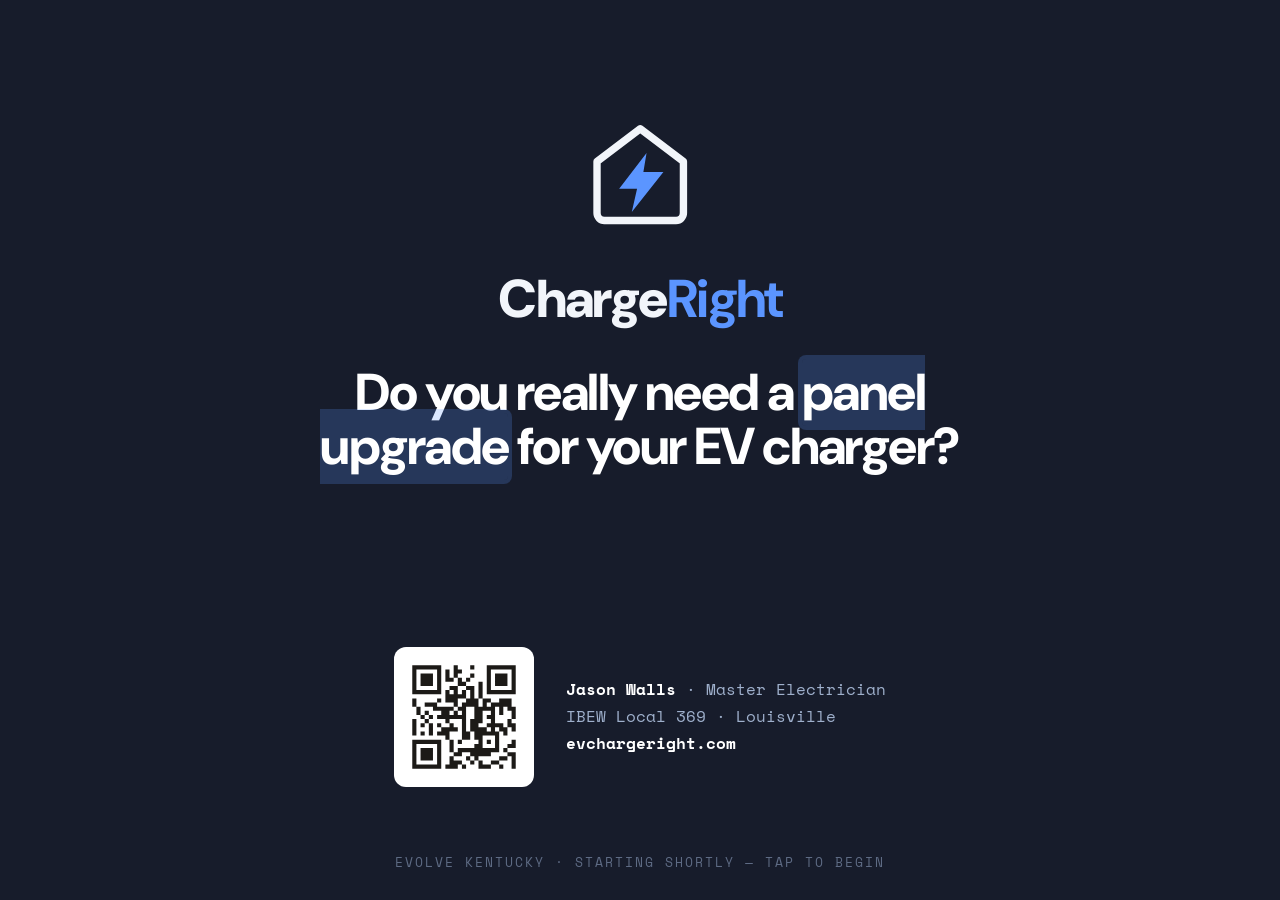
==== index.html @ 80c5b9d5 "Drop the slide 9 video — it becomes the synthesis slide Jason's call: the portrait NotebookLM short " ====
<!doctype html>
<html lang="en">
<head>
<meta charset="utf-8">
<meta name="viewport" content="width=device-width, initial-scale=1">
<title>Do you really need a panel upgrade? · ChargeRight × Evolve KY</title>
<meta name="description" content="Jason Walls — Evolve KY, July 26. Do you really need a panel upgrade for your EV charger? Usually not.">
<meta name="robots" content="noindex">
<link rel="preconnect" href="https://fonts.googleapis.com">
<link rel="preconnect" href="https://fonts.gstatic.com" crossorigin>
<link href="https://fonts.googleapis.com/css2?family=DM+Sans:opsz,wght@9..40,400;9..40,500;9..40,600;9..40,700;9..40,800;9..40,900&family=Space+Mono:wght@400;700&display=swap" rel="stylesheet">
<style>
  :root{
    --paper:#F7F6F1; --card:#FFFFFF; --ink:#171C2B; --soft:#525A6E; --faint:#8A91A2;
    --line:#E7E4DA; --line2:#DBD8CD;
    --blue:#1D5FE0; --blue-ink:#1A52C0; --green:#12986A; --amber:#C77D0A; --red:#D23B2E;
    --blue-wash:rgba(29,95,224,.13); --green-wash:rgba(18,152,106,.16);
    --sans:"DM Sans",system-ui,-apple-system,sans-serif;
    --mono:"Space Mono",ui-monospace,Menlo,monospace;
    --r:14px;
    /* One scaling unit for the whole deck. Sized off whichever screen dimension is
       TIGHTER, so the deck fills a 16:9, 16:10 or 4:3 projector edge to edge without
       ever overflowing. Every former "Nvw" in this sheet is now calc(N*var(--s)). */
    --s:min(1.04vw,1.55vh);
  }
  *{box-sizing:border-box}
  html,body{margin:0;height:100%}
  body{background:var(--paper);color:var(--ink);font-family:var(--sans);overflow:hidden;
    display:flex;align-items:center;justify-content:center;-webkit-font-smoothing:antialiased;
    background-image:radial-gradient(var(--line) .9px, transparent .9px);background-size:26px 26px}
  #bar{position:fixed;top:0;left:0;height:3px;background:var(--blue);width:0;transition:width .3s cubic-bezier(.4,0,.2,1);z-index:9}
  /* FULL BLEED — fills the projector, whatever its aspect ratio. No card, no letterbox. */
  .stage{position:relative;z-index:2;width:100vw;height:100vh;background:var(--card);
    background-image:radial-gradient(var(--line) .9px,transparent .9px);background-size:26px 26px;
    overflow:hidden}
  /* top padding clears the absolutely-positioned .brand so dense slides can't collide with it;
     bottom padding reserves the cue band + beat dots so revealing a beat never reflows the slide */
  .slide{position:absolute;inset:0;display:none;flex-direction:column;justify-content:center;
    padding:clamp(60px,9.6vh,112px) clamp(38px,calc(5.2*var(--s)),96px) clamp(112px,19vh,200px)}
  .slide.active{display:flex}
  .slide.active > *:not([data-r]):not(.cue):not(.dots){animation:rise .5s cubic-bezier(.2,.7,.2,1) both}
  .slide.active > *:nth-child(2){animation-delay:.05s}
  .slide.active > *:nth-child(3){animation-delay:.1s}
  .slide.active > *:nth-child(4){animation-delay:.15s}
  @keyframes rise{from{opacity:0;transform:translateY(12px)}to{opacity:1;transform:none}}
  /* logo (top rule) */
  .brand{display:flex;align-items:center;gap:10px;position:absolute;top:clamp(26px,calc(4*var(--s)),40px);left:clamp(32px,calc(5.2*var(--s)),72px)}
  .brand .mark{width:26px;height:26px;color:var(--ink)}
  .brand .mark .bolt{fill:var(--blue)}
  .brand .wm{font-weight:800;font-size:17px;letter-spacing:-.02em}
  .brand .wm b{color:var(--blue)}
  .kicker{font-family:var(--mono);font-size:clamp(10px,calc(1.2*var(--s)),18px);letter-spacing:.2em;text-transform:uppercase;color:var(--blue);margin:0 0 clamp(14px,calc(2.2*var(--s)),20px);display:inline-flex;align-items:center;gap:10px}
  .kicker::before{content:"";width:22px;height:2px;background:var(--blue)}
  h1{font-weight:900;line-height:1.0;letter-spacing:-.035em;margin:0;font-size:clamp(34px,calc(6.4*var(--s)),104px);max-width:15ch}
  h2{font-weight:800;line-height:1.05;letter-spacing:-.03em;margin:0;font-size:clamp(28px,calc(4.8*var(--s)),74px);max-width:17ch}
  .body{margin:clamp(16px,calc(2.3*var(--s)),24px) 0 0;font-size:clamp(17px,calc(2.2*var(--s)),34px);line-height:1.45;color:var(--soft);max-width:32ch}
  .body b{color:var(--ink);font-weight:700}
  /* highlighter — human, editorial emphasis (not gradient) */
  .hl{background:linear-gradient(120deg,var(--blue-wash),var(--blue-wash));box-shadow:0 0 0 3px var(--blue-wash);border-radius:3px;padding:0 .05em}
  .hl-g{background:var(--green-wash);box-shadow:0 0 0 3px var(--green-wash);border-radius:3px;padding:0 .05em}
  .u{background:linear-gradient(var(--blue),var(--blue)) bottom/100% .12em no-repeat;padding-bottom:.02em}
  .byline{margin-top:clamp(22px,calc(4*var(--s)),38px);font-family:var(--mono);font-size:clamp(12px,calc(1.5*var(--s)),22px);color:var(--soft)}
  .link{color:var(--blue);font-weight:700}
  .big{font-weight:900;letter-spacing:-.045em;line-height:.86;font-size:clamp(50px,calc(10.4*var(--s)),178px);color:var(--ink);margin:clamp(4px,calc(1*var(--s)),10px) 0}
  .caplabel{font-family:var(--mono);font-size:clamp(11px,calc(1.4*var(--s)),21px);letter-spacing:.02em;color:var(--faint);text-transform:uppercase}
  .foot{position:absolute;left:clamp(32px,calc(5.2*var(--s)),72px);bottom:clamp(24px,calc(3*var(--s)),30px);font-family:var(--mono);font-size:11px;color:var(--faint);letter-spacing:.05em}
  .count{position:absolute;right:clamp(32px,calc(5.2*var(--s)),72px);bottom:clamp(24px,calc(3*var(--s)),30px);font-family:var(--mono);font-size:12px;color:var(--soft)}
  .count b{color:var(--blue)}
  /* rehearsal timer — off by default, toggle with T */
  #timer{position:fixed;top:12px;right:14px;z-index:11;display:none;gap:12px;align-items:baseline;
    font-family:var(--mono);background:var(--card);border:1px solid var(--line2);border-radius:10px;
    padding:8px 13px;box-shadow:0 10px 26px -18px rgba(23,28,43,.7)}
  #timer.show{display:flex}
  #timer .tt{font-weight:700;color:var(--ink);font-size:14px}
  #timer .ts{font-size:11.5px;color:var(--soft)}
  #timer .ts.near{color:var(--amber);font-weight:700}
  #timer .ts.over{color:var(--red);font-weight:700}
  .nav{position:fixed;bottom:14px;left:50%;transform:translateX(-50%);display:flex;gap:8px;z-index:9}
  .nav button{font-family:var(--mono);font-size:15px;border:1px solid var(--line2);background:var(--card);color:var(--soft);width:42px;height:32px;border-radius:8px;cursor:pointer}
  .nav button:hover{border-color:var(--blue);color:var(--blue)}
  #notes{position:fixed;left:0;right:0;bottom:0;max-height:44vh;overflow:auto;z-index:10;background:var(--ink);color:#EBEEF5;
    border-top:3px solid var(--blue);padding:20px clamp(24px,calc(6*var(--s)),80px);font-size:15px;line-height:1.55;transform:translateY(101%);transition:transform .26s cubic-bezier(.4,0,.2,1)}
  #notes.show{transform:none}
  #notes .nlabel{font-family:var(--mono);font-size:11px;letter-spacing:.16em;text-transform:uppercase;color:#6ea0ff;margin-bottom:6px}
  /* title */
  .logo-lg{display:flex;align-items:center;gap:14px;margin-bottom:clamp(18px,calc(3*var(--s)),28px)}
  .logo-lg .mark{width:clamp(44px,calc(6*var(--s)),64px);height:clamp(44px,calc(6*var(--s)),64px);color:var(--ink)}
  .logo-lg .mark .bolt{fill:var(--blue)}
  .logo-lg .wm{font-size:clamp(24px,calc(3.6*var(--s)),36px);font-weight:900;letter-spacing:-.03em}
  .logo-lg .wm b{color:var(--blue)}
  /* houses (social proof) */
  .houses{display:flex;gap:clamp(6px,calc(1.4*var(--s)),16px);margin:clamp(12px,calc(2*var(--s)),20px) 0 clamp(6px,calc(1*var(--s)),12px);align-items:flex-end}
  .houses svg{width:clamp(40px,calc(7*var(--s)),124px);height:auto}
  .h-ok{color:var(--green)} .h-no{color:var(--red);opacity:.9}
  .houses .tag{font-family:var(--mono);font-size:clamp(12px,calc(1.3*var(--s)),19px);color:var(--faint);align-self:center;margin-left:6px}
  /* product steps */
  .steps{display:grid;grid-template-columns:1fr auto 1fr auto 1fr;align-items:stretch;gap:clamp(8px,calc(1.4*var(--s)),14px);margin-top:clamp(18px,calc(3*var(--s)),28px)}
  .step{background:var(--paper);border:1px solid var(--line);border-radius:var(--r);padding:clamp(13px,calc(1.9*var(--s)),26px);text-align:center}
  .step .si{width:clamp(28px,calc(3.6*var(--s)),40px);height:clamp(28px,calc(3.6*var(--s)),40px);margin:0 auto 12px;color:var(--blue)}
  .step h4{margin:0 0 6px;font-size:clamp(15px,calc(1.8*var(--s)),29px);font-weight:800}
  .step p{margin:0;font-size:clamp(12px,calc(1.5*var(--s)),22px);color:var(--soft);line-height:1.35}
  .arrow{align-self:center;color:var(--line2);font-size:22px;font-family:var(--mono)}
  /* quote */
  .quote{margin:clamp(16px,calc(2.6*var(--s)),26px) 0 0;font-weight:800;line-height:1.24;letter-spacing:-.02em;font-size:clamp(23px,calc(3.5*var(--s)),58px);max-width:22ch;position:relative;padding-left:clamp(16px,calc(2*var(--s)),22px)}
  .quote::before{content:"";position:absolute;left:0;top:5px;bottom:5px;width:5px;border-radius:3px;background:var(--blue)}
  /* close + qr */
  .close{display:grid;grid-template-columns:1fr auto;gap:clamp(24px,calc(4*var(--s)),56px);align-items:center}
  .qrbox{background:#fff;padding:14px;border:1px solid var(--line);border-radius:14px;box-shadow:0 20px 40px -24px rgba(23,28,43,.4)}
  .qrbox img{width:clamp(130px,calc(19*var(--s)),240px);height:auto;display:block}
  .qrcap{font-family:var(--mono);font-size:clamp(12px,calc(1.3*var(--s)),18px);color:var(--soft);text-align:center;margin-top:10px;max-width:22ch}
  /* ===== CALCULATOR — "how full is your panel" ===== */
  .calc{display:grid;grid-template-columns:.9fr 1.1fr;gap:clamp(16px,calc(2.6*var(--s)),30px);align-items:stretch;margin-top:6px}
  .calc h2{font-size:clamp(21px,calc(2.9*var(--s)),30px);margin-bottom:12px}
  .fields{display:grid;grid-template-columns:1fr 1fr;gap:10px 14px}
  .fld{display:flex;flex-direction:column;gap:4px}
  .fld label{font-family:var(--mono);font-size:clamp(10px,calc(1.1*var(--s)),16px);letter-spacing:.06em;text-transform:uppercase;color:var(--faint)}
  .fld input,.fld select{font-family:var(--sans);font-size:clamp(16px,calc(1.75*var(--s)),26px);font-weight:700;color:var(--ink);background:var(--paper);border:1px solid var(--line2);border-radius:9px;padding:9px 10px;width:100%;outline:none}
  .fld input:focus,.fld select:focus{border-color:var(--blue);box-shadow:0 0 0 3px var(--blue-wash)}
  .toggles{grid-column:1/3;display:flex;flex-wrap:wrap;gap:7px}
  .tog{display:inline-flex;align-items:center;gap:7px;font-size:13px;font-weight:700;color:var(--ink);background:var(--paper);border:1px solid var(--line2);border-radius:20px;padding:6px 12px;cursor:pointer}
  .tog input{accent-color:var(--blue);width:15px;height:15px}
  .tog:has(input:checked){border-color:var(--blue);background:var(--blue-wash)}
  /* ===== teaching slides: code quotes, method cards, charger sizer ===== */
  .codeq{background:var(--paper);border-left:5px solid var(--blue);border-radius:0 10px 10px 0;
    padding:clamp(13px,calc(1.9*var(--s)),20px) clamp(15px,calc(2.2*var(--s)),24px);margin:clamp(12px,calc(1.8*var(--s)),18px) 0 0}
  .codeq q{font-family:var(--mono);font-size:clamp(12.5px,calc(1.55*var(--s)),27px);line-height:1.55;color:var(--ink);display:block;quotes:none}
  .codeq .src{font-family:var(--mono);font-size:clamp(10px,calc(1.1*var(--s)),16px);letter-spacing:.08em;text-transform:uppercase;color:var(--faint);margin-top:9px;display:block}
  .mgrid{display:grid;grid-template-columns:repeat(4,1fr);gap:clamp(7px,calc(1.1*var(--s)),12px);margin-top:clamp(12px,calc(2*var(--s)),20px)}
  .mcard{background:var(--paper);border:1px solid var(--line);border-radius:11px;padding:clamp(11px,calc(1.5*var(--s)),16px);position:relative}
  .mcard.on{border-color:var(--green);border-width:2px;background:rgba(18,152,106,.07)}
  .mcard .mno{font-family:var(--mono);font-size:clamp(9.5px,calc(1.05*var(--s)),15px);letter-spacing:.1em;color:var(--faint);text-transform:uppercase}
  .mcard h4{margin:5px 0 5px;font-size:clamp(13px,calc(1.6*var(--s)),27px);font-weight:800;line-height:1.15}
  .mcard.on h4{color:var(--green)}
  .mcard p{margin:0;font-size:clamp(11px,calc(1.32*var(--s)),21px);color:var(--soft);line-height:1.35}
  .mcard .tag{position:absolute;top:-9px;right:9px;background:var(--green);color:#fff;font-family:var(--mono);
    font-size:9px;letter-spacing:.07em;padding:2px 7px;border-radius:20px;text-transform:uppercase}
  /* charger sizer */
  .szr{display:grid;grid-template-columns:.85fr 1.15fr;gap:clamp(15px,calc(2.4*var(--s)),28px);margin-top:clamp(8px,calc(1.4*var(--s)),14px)}
  .chain{display:flex;flex-direction:column;gap:clamp(5px,.calc(8*var(--s)),9px)}
  .ch{display:grid;grid-template-columns:1fr auto;align-items:baseline;gap:10px;padding:clamp(6px,calc(.85*var(--s)),13px) clamp(11px,calc(1.5*var(--s)),18px);
    background:var(--paper);border:1px solid var(--line);border-radius:9px}
  .ch .cl{font-family:var(--mono);font-size:clamp(10px,calc(1.2*var(--s)),19px);color:var(--soft);line-height:1.3}
  .ch .cv{font-weight:800;font-size:clamp(15px,calc(1.9*var(--s)),33px);letter-spacing:-.02em;white-space:nowrap}
  .ch.final{background:rgba(18,152,106,.10);border-color:rgba(18,152,106,.45)}
  .ch.final .cv{color:var(--green);font-size:clamp(19px,calc(2.6*var(--s)),45px)}
  .ch.nec{border-left:4px solid var(--blue)}
  .szrnote{font-family:var(--mono);font-size:clamp(10.5px,calc(1.15*var(--s)),17px);color:var(--faint);line-height:1.5;margin-top:9px}
  /* ===== video insert slides (NotebookLM clips) ===== */
  /* Portrait clip (NotebookLM Shorts are 9:16) beside the beats, so the 16:9
     frame is filled instead of letterboxing a skinny strip into black bars. */
  .vidwrap{display:grid;grid-template-columns:auto 1fr;gap:clamp(16px,calc(2.8*var(--s)),36px);
    align-items:center;margin-top:clamp(8px,calc(1.4*var(--s)),16px)}
  .vid{display:block;height:clamp(230px,47vh,430px);width:auto;max-width:calc(40*var(--s));
    border-radius:12px;border:1px solid var(--line2);background:#0B0F18;
    box-shadow:0 22px 44px -30px rgba(23,28,43,.8)}
  /* Full-bleed variant — for a 16:9 clip that already CARRIES its own explainer rail
     (the panel-check walkthrough). Beside the beats it would render ~760px wide and
     the app UI inside it becomes unreadable from the back of a room; full width it
     reads fine. The beats still exist, hidden, and .vidwrap.fb.failed reveals them —
     the deck must never dead-end on a clip that won't play. */
  .vidwrap.fb{grid-template-columns:1fr;position:relative}
  .vidwrap.fb .vid{display:block;width:100%;height:auto;max-width:100%;max-height:74vh;margin:0 auto}
  /* Beat 2 lays the recap card OVER the finished clip, so the video keeps full width
     for the whole play instead of surrendering a column to a card that is empty until
     the last tap. Centred with left/right, never transform: the beat engine animates
     transform itself ([data-b] -> .lit) and would cancel a translateX. */
  .vidwrap.fb .vidfall{position:absolute;left:4%;right:4%;bottom:3%;width:auto;
    background:rgba(255,255,255,.97);border-color:var(--line2);
    box-shadow:0 30px 60px -26px rgba(23,28,43,.75)}
  /* If the clip dies, the beats stop being a recap and become the slide — visible
     immediately, not gated behind a tap. */
  .vidwrap.fb.failed .vidfall{position:static;background:var(--paper);box-shadow:none;
    opacity:1;transform:none}
  .vidfall{background:var(--paper);border:1px solid var(--line);border-radius:12px;padding:clamp(14px,calc(2*var(--s)),22px)}
  .vf-h{font-family:var(--mono);font-size:10.5px;letter-spacing:.14em;text-transform:uppercase;color:var(--amber);margin-bottom:9px}
  .vidbeats{margin:0;padding-left:19px;font-size:clamp(14px,calc(1.8*var(--s)),31px);line-height:1.45;color:var(--soft)}
  .vidbeats li{margin-bottom:clamp(7px,calc(1.1*var(--s)),12px)}
  .vidbeats li b{color:var(--ink);font-weight:700}
  .vidskip{font-family:var(--mono);font-size:10px;color:var(--faint);letter-spacing:.05em;margin-top:10px}
  @media (max-width:860px){ .vidwrap{grid-template-columns:1fr} .vid{max-width:100%;margin:0 auto} }
  /* ===== "this panel is full / it's barely working" ===== */
  .pnl{display:grid;grid-template-columns:auto 1fr;gap:clamp(18px,calc(3*var(--s)),38px);align-items:center;margin-top:clamp(10px,calc(1.6*var(--s)),18px)}
  .pbox{background:#EFEDE6;border:2px solid var(--line2);border-radius:10px;padding:10px 9px 8px;width:clamp(150px,calc(19*var(--s)),300px)}
  .pbox-h{font-family:var(--mono);font-size:clamp(9px,calc(1*var(--s)),14px);letter-spacing:.1em;color:var(--soft);text-align:center;margin-bottom:7px}
  .pgrid{display:grid;grid-template-columns:1fr 1fr;gap:3px 5px}
  .brk{display:block;background:var(--card);border:1px solid var(--line2);border-radius:2px;
    font-family:var(--mono);font-size:clamp(8.5px,calc(.95*var(--s)),14px);font-weight:700;color:var(--soft);text-align:center;padding:2.5px 0}
  .pbox-f{font-family:var(--mono);font-size:clamp(9px,calc(1*var(--s)),14px);color:var(--red);text-align:center;margin-top:7px;font-weight:700}
  .pbars{display:flex;flex-direction:column;gap:clamp(7px,calc(1.1*var(--s)),11px)}
  .pb{display:grid;grid-template-columns:clamp(96px,calc(13*var(--s)),150px) 1fr auto;gap:10px;align-items:center}
  .pb-l{font-family:var(--mono);font-size:clamp(9.5px,calc(1.15*var(--s)),19px);color:var(--soft);line-height:1.25}
  .pb-t{position:relative;height:clamp(17px,calc(2.3*var(--s)),40px);background:#EEEBE2;border:1px solid var(--line2);border-radius:5px;overflow:hidden}
  .pb-f{position:absolute;left:0;top:0;bottom:0;border-radius:4px}
  .pb-v{font-family:var(--mono);font-size:clamp(11px,calc(1.4*var(--s)),25px);font-weight:700;min-width:52px;text-align:right}
  .pb-lim{position:absolute;top:-5px;bottom:-5px;width:2px;background:var(--ink);z-index:2}
  .pb-limcap{font-family:var(--mono);font-size:clamp(9px,calc(1*var(--s)),15px);color:var(--soft);position:absolute;top:-15px;transform:translateX(-50%);white-space:nowrap}
  .limrow{position:relative;height:14px}
  .miles{font-family:var(--mono);font-size:clamp(15px,calc(1.6*var(--s)),24px);font-weight:700;color:var(--green);padding-top:9px}
  .cite{grid-column:1/3;font-family:var(--mono);font-size:clamp(10.5px,calc(1.15*var(--s)),17px);color:var(--faint);line-height:1.5}
  .out{background:var(--paper);border:1px solid var(--line);border-radius:var(--r);padding:clamp(16px,calc(2.2*var(--s)),24px);display:flex;flex-direction:column;gap:12px}
  .rowtop{display:flex;align-items:baseline;gap:10px}
  .rowtop .amps{font-weight:900;font-size:clamp(42px,calc(6.6*var(--s)),96px);letter-spacing:-.04em;line-height:.85;color:var(--ink)}
  .rowtop .of{font-family:var(--mono);font-size:clamp(13px,calc(1.4*var(--s)),21px);color:var(--soft)}
  .rowtop .util{margin-left:auto;font-family:var(--mono);font-size:clamp(13px,calc(1.4*var(--s)),21px);color:var(--soft)}
  .meter{position:relative;height:clamp(40px,calc(4.6*var(--s)),64px);border-radius:9px;overflow:hidden;background:#EEEBE2;border:1px solid var(--line2)}
  .zones{position:absolute;inset:0;display:flex}
  .z-g{background:rgba(18,152,106,.16)} .z-a{background:rgba(199,125,10,.18)} .z-r{background:rgba(210,59,46,.18)}
  .fill{position:absolute;top:6px;bottom:6px;left:6px;display:flex;border-radius:6px;overflow:hidden;transition:width .5s cubic-bezier(.3,.7,.2,1);max-width:calc(100% - 12px)}
  .f-exist{background:var(--blue)} .f-ev{background:var(--green)}
  .limit{position:absolute;top:-4px;bottom:-4px;width:3px;background:var(--ink);transition:left .5s}
  .limit::after{content:"your limit";position:absolute;top:-16px;left:50%;transform:translateX(-50%);font-family:var(--mono);font-size:9px;color:var(--soft);white-space:nowrap}
  .legend{display:flex;gap:16px;font-family:var(--mono);font-size:clamp(11.5px,calc(1.25*var(--s)),18px);color:var(--soft);flex-wrap:wrap}
  .legend i{display:inline-block;width:11px;height:11px;border-radius:3px;margin-right:5px;vertical-align:-1px}
  .verdict{border-radius:11px;padding:13px 15px;font-weight:800;font-size:clamp(16px,calc(1.9*var(--s)),33px);line-height:1.2;border:1px solid}
  .verdict small{display:block;font-family:var(--mono);font-weight:400;font-size:clamp(12px,calc(1.3*var(--s)),19px);margin-top:6px;opacity:.95;letter-spacing:.01em}
  .v-comfortable{background:rgba(18,152,106,.10);color:var(--green);border-color:rgba(18,152,106,.4)}
  .v-tight{background:rgba(199,125,10,.10);color:var(--amber);border-color:rgba(199,125,10,.4)}
  .v-exceeds{background:rgba(210,59,46,.09);color:var(--red);border-color:rgba(210,59,46,.4)}
  /* ===== BEATS — one spacebar tap reveals one piece =====
     Hidden beats keep their space in the layout (opacity, not display), so nothing
     on screen jumps or reflows as pieces land. Anything without data-b is always up. */
  [data-b]{opacity:0;transform:translateY(13px);
    transition:opacity .4s cubic-bezier(.2,.7,.2,1),transform .4s cubic-bezier(.2,.7,.2,1)}
  [data-b].lit{opacity:1;transform:none}
  /* the cue line — the sentence Jason reads, and the room reads with him */
  /* Cue and beat dots share one flex band, so the sentence and the step counter can
     never collide no matter how long either gets or how narrow the screen is. */
  .cband{position:absolute;left:0;right:0;bottom:clamp(44px,8vh,96px);
    padding:0 clamp(38px,calc(5.2*var(--s)),96px);display:flex;align-items:flex-end;
    gap:clamp(16px,calc(2.4*var(--s)),44px);pointer-events:none}
  .cue{flex:1 1 auto;min-width:0}
  .cue p{margin:0;max-width:46ch;font-weight:700;line-height:1.26;letter-spacing:-.015em;
    font-size:clamp(19px,calc(2.45*var(--s)),40px);color:var(--ink);
    border-left:5px solid var(--blue);padding-left:clamp(14px,calc(1.8*var(--s)),24px);
    animation:cuein .36s cubic-bezier(.2,.7,.2,1) both}
  .cue p b{color:var(--blue-ink)}
  .cue p .qt{color:var(--soft);font-weight:600}
  @keyframes cuein{from{opacity:0;transform:translateY(9px)}to{opacity:1;transform:none}}
  /* beat dots — how many taps are left on this slide */
  .dots{flex:0 0 auto;display:flex;align-items:center;gap:6px;padding-bottom:.3em;white-space:nowrap}
  .dots i{width:clamp(14px,calc(1.7*var(--s)),26px);height:5px;border-radius:3px;
    background:var(--line2);transition:background .3s}
  .dots i.on{background:var(--blue)}
  .dots .dl{font-family:var(--mono);font-size:clamp(9.5px,calc(1.05*var(--s)),12.5px);
    letter-spacing:.09em;text-transform:uppercase;color:var(--faint);margin-left:9px}
  .dots .dl.last{color:var(--blue);font-weight:700}
  /* revealed checklist / point stack (the text-only teaching slides) */
  /* Flows into two columns as soon as there's width for it — a five-point checklist
     is far too tall for a projector in one column. */
  .bitlist{list-style:none;margin:clamp(16px,calc(2.4*var(--s)),34px) 0 0;padding:0;display:grid;
    grid-template-columns:repeat(auto-fit,minmax(min(100%,27ch),1fr));
    gap:clamp(9px,calc(1.2*var(--s)),16px) clamp(20px,calc(3*var(--s)),52px);max-width:64ch}
  .bitlist li{position:relative;padding-left:clamp(26px,calc(3*var(--s)),46px);
    font-size:clamp(17px,calc(2.05*var(--s)),30px);font-weight:700;line-height:1.24;
    letter-spacing:-.015em;color:var(--ink)}
  .bitlist li::before{content:"";position:absolute;left:0;top:.36em;
    width:clamp(13px,calc(1.45*var(--s)),22px);height:clamp(13px,calc(1.45*var(--s)),22px);
    border-radius:50%;background:var(--blue-wash);box-shadow:inset 0 0 0 3px var(--blue)}
  .bitlist li b{color:var(--blue-ink)}
  .bitlist li i{display:block;font-style:normal;font-weight:500;font-size:.62em;
    color:var(--soft);margin-top:.28em;line-height:1.35}
  /* speaker notes, built from the beats so they can't drift from the screen */
  #notes .nbeat{display:grid;grid-template-columns:auto 1fr;gap:3px 12px;padding:9px 10px 9px 0;
    border-top:1px solid rgba(235,238,245,.1)}
  #notes .nbeat:first-child{border-top:none}
  #notes .nbeat.now{background:rgba(110,160,255,.13);border-radius:7px;padding-left:10px}
  #notes .nbeat .nb{grid-row:1/3;font-family:var(--mono);font-size:11px;color:#6ea0ff;
    padding-top:3px;min-width:16px}
  #notes .nbeat b{font-weight:700;color:#fff}
  #notes .nbeat i{font-style:normal;color:#AEBACF;font-size:13.5px;line-height:1.5}
  #notes .nextra{margin-top:13px;padding-top:11px;border-top:2px solid rgba(110,160,255,.42);
    color:#AEBACF;font-size:13.5px}
  /* ===== PRE-SHOW LOOP — runs while the room fills in ===== */
  #pre{position:fixed;inset:0;z-index:20;display:none;background:var(--ink);color:#F2F5FA;
    flex-direction:column;align-items:center;justify-content:center;text-align:center;
    padding:clamp(28px,calc(4*var(--s)),70px);overflow:hidden;cursor:pointer}
  #pre.show{display:flex}
  #pre::after{content:"";position:absolute;left:0;bottom:0;height:4px;background:var(--blue);
    animation:sweep 9s cubic-bezier(.5,0,.5,1) infinite}
  @keyframes sweep{0%{width:0;opacity:.35}70%{width:100%;opacity:1}100%{width:100%;opacity:0}}
  #pre .pmark{width:clamp(72px,calc(9.5*var(--s)),150px);height:auto;color:#F2F5FA;
    animation:breathe 3.6s ease-in-out infinite}
  #pre .pmark .bolt{fill:#5B95FF;animation:zap 3.6s ease-in-out infinite}
  @keyframes breathe{0%,100%{transform:translateY(0)}50%{transform:translateY(-9px)}}
  @keyframes zap{0%,100%{opacity:.55}50%{opacity:1}}
  #pre .pwm{font-size:clamp(26px,calc(4*var(--s)),58px);font-weight:900;letter-spacing:-.03em;
    margin-top:clamp(12px,calc(1.8*var(--s)),24px)}
  #pre .pwm b{color:#5B95FF}
  #pre h2{color:#fff;max-width:26ch;margin:clamp(16px,calc(2.4*var(--s)),34px) auto 0;
    font-size:clamp(24px,calc(3.9*var(--s)),64px);text-wrap:balance}
  #pre .phl{background:rgba(91,149,255,.22);box-shadow:0 0 0 4px rgba(91,149,255,.22);border-radius:4px}
  #pre .tick{position:relative;height:clamp(58px,calc(7.4*var(--s)),110px);width:min(90vw,42ch);
    margin:clamp(18px,calc(2.6*var(--s)),34px) auto 0}
  #pre .tick span{position:absolute;inset:0;display:flex;align-items:center;justify-content:center;
    font-size:clamp(16px,calc(2.15*var(--s)),33px);font-weight:700;line-height:1.3;color:#C9D4E8;
    opacity:0;animation:tick 20s cubic-bezier(.2,.7,.2,1) infinite}
  #pre .tick span .tl{display:block;text-align:center;font-style:normal}
  #pre .tick span em{color:#fff;font-style:normal}
  #pre .tick span:nth-child(1){animation-delay:0s}
  #pre .tick span:nth-child(2){animation-delay:5s}
  #pre .tick span:nth-child(3){animation-delay:10s}
  #pre .tick span:nth-child(4){animation-delay:15s}
  @keyframes tick{0%{opacity:0;transform:translateY(12px)}
    3%{opacity:1;transform:none}22%{opacity:1;transform:none}25%{opacity:0;transform:translateY(-10px)}
    100%{opacity:0;transform:translateY(-10px)}}
  #pre .pfoot{margin-top:clamp(20px,calc(3*var(--s)),40px);display:flex;align-items:center;
    gap:clamp(16px,calc(2.4*var(--s)),34px);flex-wrap:wrap;justify-content:center}
  #pre .pqr{background:#fff;padding:10px;border-radius:12px}
  #pre .pqr img{display:block;width:clamp(74px,calc(9*var(--s)),128px);height:auto}
  #pre .pmeta{font-family:var(--mono);font-size:clamp(11px,calc(1.35*var(--s)),16px);
    line-height:1.7;color:#9FB0CC;text-align:left}
  #pre .pmeta b{color:#fff}
  #pre .ptap{position:absolute;bottom:clamp(16px,calc(2.2*var(--s)),28px);left:0;right:0;
    font-family:var(--mono);font-size:clamp(9.5px,calc(1.05*var(--s)),12.5px);letter-spacing:.16em;
    text-transform:uppercase;color:#5E6B84}
  @media (max-width:860px){ .calc,.close{grid-template-columns:1fr} .steps{grid-template-columns:1fr} .arrow{transform:rotate(90deg)} }
</style>
</head>
<body>
<div id="bar"></div>
<div id="stage" class="stage"></div>
<!-- Pre-show loop: what's on the screen while the room fills in. Pure CSS animation on a
     20-second cycle, so it runs forever with no video file, no codec and no wifi. Tap to start. -->
<div id="pre" class="show"></div>
<div class="nav"><button id="prev">&lsaquo;</button><button id="next">&rsaquo;</button></div>
<div id="notes"><div class="nlabel">Speaker note</div><div id="ntext"></div></div>
<div id="timer"><span class="tt" id="t_total">0:00</span><span class="ts" id="t_slide"></span></div>
<script>
const MARK=`<svg class="mark" viewBox="0 0 120 120" fill="none"><path d="M60 15 L101 46 V95 a7 7 0 0 1-7 7 H26 a7 7 0 0 1-7-7 V46 Z" stroke="currentColor" stroke-width="7" stroke-linejoin="round"/><path class="bolt" d="M66 38 L40 72 H57 L52 94 L82 56 H63 Z"/></svg>`;
const WORD=`<span class="wm">Charge<b>Right</b></span>`;
const IC={
  camera:`<svg class="si" viewBox="0 0 24 24" fill="none" stroke="currentColor" stroke-width="2" stroke-linejoin="round"><path d="M3 8a2 2 0 0 1 2-2h2l1.5-2h7L17 6h2a2 2 0 0 1 2 2v9a2 2 0 0 1-2 2H5a2 2 0 0 1-2-2z"/><circle cx="12" cy="12.5" r="3.5"/></svg>`,
  calc:`<svg class="si" viewBox="0 0 24 24" fill="none" stroke="currentColor" stroke-width="2" stroke-linejoin="round"><rect x="4" y="2" width="16" height="20" rx="2"/><path d="M8 6h8M8 10h2m3 0h3M8 14h2m3 0h3M8 18h2m3 0h3"/></svg>`,
  check:`<svg class="si" viewBox="0 0 24 24" fill="none" stroke="currentColor" stroke-width="2" stroke-linejoin="round" stroke-linecap="round"><circle cx="12" cy="12" r="9"/><path d="M8 12.5l2.5 2.5L16 9"/></svg>`
};
const HOUSE=c=>`<svg class="${c}" viewBox="0 0 120 120" fill="none"><path d="M60 15 L101 46 V95 a7 7 0 0 1-7 7 H26 a7 7 0 0 1-7-7 V46 Z" stroke="currentColor" stroke-width="7" stroke-linejoin="round"/><path d="M66 40 L42 70 H57 L52 90 L80 58 H62 Z" fill="currentColor"/></svg>`;

/* ---- PRE-SHOW LOOP ----
   On screen while people find seats. Four lines cycle on a 20 s loop; the QR is up the
   whole time so anyone can scan before he says a word. No mp4 — CSS only, so it can't
   fail to decode and it needs no network. Tap / space / arrow starts the talk. ---- */
const PRE=`<svg class="pmark" viewBox="0 0 120 120" fill="none"><path d="M60 15 L101 46 V95 a7 7 0 0 1-7 7 H26 a7 7 0 0 1-7-7 V46 Z" stroke="currentColor" stroke-width="7" stroke-linejoin="round"/><path class="bolt" d="M66 38 L40 72 H57 L52 94 L82 56 H63 Z"/></svg>
  <div class="pwm">Charge<b>Right</b></div>
  <h2>Do you really need a <span class="phl">panel upgrade</span> for your EV charger?</h2>
  <div class="tick">
    <span><i class="tl"><em>410 amps</em> of breakers on a 200 amp service &mdash; and nothing ever trips.</i></span>
    <span><i class="tl">Four legal ways to run the math. <em>Only one</em> was written for your house.</i></span>
    <span><i class="tl">In the homes I&rsquo;ve checked, <em>4 out of 5</em> already had the room.</i></span>
    <span><i class="tl">Charge at what you need &mdash; <em>not</em> what the box says it can do.</i></span>
  </div>
  <div class="pfoot">
    <div class="pqr"><img src="qr.svg" alt="QR to evchargeright.com"></div>
    <div class="pmeta"><b>Jason Walls</b> &middot; Master Electrician<br>IBEW Local 369 &middot; Louisville<br><b>evchargeright.com</b></div>
  </div>
  <div class="ptap">Evolve Kentucky &middot; starting shortly &mdash; tap to begin</div>`;

const slides=[
  { type:"title",
    note:"COLD OPEN — say it, don't read it:<br><br>&ldquo;Show of hands &mdash; who&rsquo;s heard of the <b>Tesla tax</b>?&rdquo; <i>(hands)</i><br>&ldquo;Now &mdash; not the one on your registration. That one&rsquo;s a hundred and some-odd bucks a year and there&rsquo;s nothing I can do about it.&rdquo; <i>(laugh)</i><br>&ldquo;I mean the other one. Where you mention you&rsquo;re getting an EV, and the number goes up. <b>Keep your hand up</b> if you&rsquo;ve been quoted to upgrade your panel.&rdquo; <i>(hands)</i><br>&ldquo;Three grand? Four?&rdquo; <i>(beat)</i><br>&ldquo;<b>That&rsquo;s the Tesla tax. And by the time you leave here, you&rsquo;ll know how to tell whether you actually owe it.</b>&rdquo;<br><br>Don&rsquo;t pause after the first question &mdash; in KY they&rsquo;ll think you mean the registration fee. Define it in the same breath." },
  { label:"Who I am", head:"I&rsquo;m Jason. <span class='u'>IBEW Local 369.</span>",
    body:"Union electrician, right here. I run these load calculations for a living &mdash; and in the next twenty minutes I&rsquo;m going to teach you how to run one on your own house.",
    note:"AUTHORITY THROUGH COMPETENCE, not through distance from selling. You're not here to pitch — you're the guy in the room who actually knows the math, and you're giving it away.<br><br>SAY IT PLAIN: &ldquo;I'm a union electrician, Local 369, right here. I do this math every day. And I'm going to show you how to do it.&rdquo;<br><br>THE PROMISE IS THE HOOK. They came to learn something. Tell them exactly what they'll leave knowing.<br><br>(Save 'I don't do installs' for Q&A — it's a great answer to 'what's your angle,' but leading with it makes this about selling. This talk isn't.)" },
  { type:"anchor", label:"What&rsquo;s at stake", head:"You bought the car. Then came the quote.",
    big:"$3,000&ndash;$5,000", caplabel:"what an installer quotes to &ldquo;upgrade your panel&rdquo; first",
    body:"By the time you leave here you&rsquo;ll know whether you <span class='hl-g'>actually owe it.</span>",
    note:"THE STAKES, not a sales anchor. Let the number sit three full seconds — this is what it costs to be wrong.<br><br>THEN THE BEAT BUILT FOR THIS ROOM: &ldquo;And here's the part that ought to bother everybody in here &mdash; some people get that quote and they just don't buy the car.&rdquo;<br><br>That makes you an ally of what this club exists for, not a vendor. It's why they'll pass it on.<br><br>THEN THE PROMISE: &ldquo;So let's learn how to tell.&rdquo; That's the transition into the whole lesson." },
  { label:"Start here", head:"Your panel is <span class='u'>barely working.</span>",
    body:"Your house almost never runs everything at once. And your EV charges <b>overnight</b> &mdash; while the oven, dryer, and AC are all off. That&rsquo;s the room most people already have. (A charger&rsquo;s about like adding an electric range.)",
    note:"THE AHA / MENTAL MODEL. The comprehension unlock. Slow down here — this is the most important 30 seconds in the talk.<br><br>OPEN BY KILLING THE MYTH: &ldquo;Everybody opens their panel, sees no empty slots, and figures it's full. Slots aren't capacity. Counting breakers isn't the math &mdash; that panel could be half asleep.&rdquo;<br><br>THEN: your house never runs everything at once, and the car charges at 2 AM when all of it is off.<br><br>BUTTON IT: &ldquo;Your panel is barely working, and your car charges while you're asleep. That's the whole thing.&rdquo; Say that slower than feels natural &mdash; it's the sentence you want them repeating." },
  { type:"panelmyth", label:"The myth that sells the upgrade",
    head:"This panel is <span class='hl'>full.</span> It isn&rsquo;t close to loaded.",
    note:"THE MYTH, KILLED WITH ONE PICTURE. Point at the panel: &ldquo;No open slots. Every installer who opens this says the same thing &mdash; you're full, you need an upgrade.&rdquo;<br><br>Then the red bar: &ldquo;Add up every number printed on those breakers and you get <b>410 amps</b> on a 200 amp service. And nothing trips. Nothing's ever tripped.&rdquo;<br><br>Then the green bars: &ldquo;Here's the same house run three different legal ways in the code book. A hundred and thirteen. A hundred and twenty-seven. A hundred and forty-one. <b>All three fit.</b>&rdquo;<br><br>THE LINE: &ldquo;<b>Adding up breakers was never the load calculation. It just looks like one &mdash; and it's how upgrades get sold.</b>&rdquo;<br><br>If an electrician asks: all three include the 48 A charger at 100%, no demand factor, per the 2023 EVSE rule. Same house, same charger, three legal methods." },
  { type:"methods", label:"Lesson one", head:"There is more than one legal way to run it.",
    body:"Three of these are <b>estimates</b>. One of them <b>measures</b>. And only one of them was written for your situation &mdash; a house that already exists, taking on one more load.",
    note:"THE CORE LESSON. Most people &mdash; including plenty of electricians &mdash; think there's one load calculation. There isn't.<br><br>WALK THE FOUR, one sentence each:<br>&bull; <b>Standard, Part III</b> &mdash; rebuilds the house circuit by circuit. That's the calc for a house being BUILT.<br>&bull; <b>220.82</b> &mdash; the whole-house shortcut. Fine, but it's a sizing calc, and it needs 100 amp service or bigger.<br>&bull; <b>220.83</b> &mdash; existing house, adding a load. <b>That's you.</b><br>&bull; <b>220.87</b> &mdash; don't estimate at all. Use what the house actually pulled.<br><br>THE HONEST BEAT: &ldquo;Here's the thing &mdash; a lot of guys quoting you have never run any of these. They counted your breakers. That's not one of the four.&rdquo;<br><br>Say that without sneering. You're not attacking the trade, you're explaining why quotes disagree." },
  { type:"codeq", label:"Lesson two", head:"220.83 &mdash; the one that&rsquo;s yours.",
    body:"Existing house, adding one more thing. <b>First 8 kVA at 100%, everything after that at 40%.</b> That&rsquo;s the whole method. Read what the code says it&rsquo;s for &mdash; it&rsquo;s the first line.",
    quote:"This section shall be permitted to be used to determine if the existing service or feeder is of sufficient capacity to serve additional loads.",
    src:"NEC 220.83, Existing Dwelling Unit &mdash; 2017 text; Kentucky is on 2023",
    note:"READ THE QUOTE OUT LOUD, SLOWLY. Then translate it: &ldquo;Existing service. Additional load. That is a house with an EV charger going in. The code has a section written for exactly this, and most people never use it.&rdquo;<br><br>THE UNIT, in one breath: &ldquo;a kVA is just a thousand watts &mdash; so the first 8,000 watts of your house counts in full, and everything past that counts at 40 cents on the dollar.&rdquo;<br><br>THE (A)/(B) POINT, if anyone asks: (A) is when you're NOT also installing new AC or electric heat. (B) is when you are. <b>It's about what you're putting IN, not what the house already has.</b> A charger by itself is (A).<br><br>HONESTY: say &ldquo;this is the 2017 wording &mdash; we're on 2023 in Kentucky and these sections read the same, but I'm quoting the copy I can legally hand you.&rdquo; That sentence buys you more credibility than anything else in the talk." },
  { type:"codeq", label:"Lesson three", head:"Or don&rsquo;t estimate at all.",
    body:"Your utility already knows what your house actually pulled. There&rsquo;s a section that lets you use <b>real measured demand</b> instead of adding up nameplates &mdash; and real numbers beat assumed numbers every time.",
    quote:"The calculation of a feeder or service load for existing installations shall be permitted to use actual maximum demand&hellip; The maximum demand at 125 percent plus the new load does not exceed the ampacity of the feeder or rating of the service.",
    src:"NEC 220.87, Determining Existing Loads &mdash; 2017 text, conditions abridged; Kentucky is on 2023",
    note:"THE ONE NOBODY TEACHES. This is the slide that makes electricians in the room sit up.<br><br>PLAIN ENGLISH: &ldquo;Take the highest your house has actually pulled. Multiply by one-two-five. Add the charger. If that's under your service rating, you're done &mdash; and you never estimated anything.&rdquo;<br><br>HOW THEY GET IT: a year of demand data from the utility, or thirty days on a recording meter with the house occupied and the heating or cooling running. The code even defines the peak as the highest 15-minute average &mdash; which is exactly the interval utilities already report.<br><br>WHY IT MATTERS: estimating adds up every nameplate as if you might run it all. Measuring uses what you really did. It's very often the difference between 'you need an upgrade' and 'you're fine.'" },
  { label:"Pick it in one question", head:"So which one is <span class='u'>yours</span>?",
    note:"NO VIDEO HERE &mdash; this is the synthesis slide, and it's still your breather. Three short beats, all of it you know cold, and it hands off straight into the live calculator.<br><br>DON'T re-read the numbers from slide 5. This slide answers a different question: <b>how does a homeowner pick?</b><br><br>THE HANDOFF is the last beat: &ldquo;Both roads landed in the same place on my house. Let's go do yours.&rdquo; Then straight to the calculator &mdash; don't pause for questions here, you'll get them at the end.<br><br>CUTTABLE &mdash; if you're tight, cut this and go from 220.87 straight into the live calc." },
  { type:"calc", label:"See it for a real house",
    head:"How full is your panel &mdash; really?",
    note:"Now they GET it, so show it. Ask for a real house in the room and fill it in. The bar shows how full they already are, the green is the EV on top, the line is their limit. Watch the money land in the verdict.<br><br>NAME THE METHOD while the cite&rsquo;s on screen: &ldquo;This gauge runs 220.82 &mdash; the stricter estimate. Same house: this one reads 127 where 220.83 reads 113. If you fit under the strict one, there&rsquo;s no argument.&rdquo;" },
  { type:"sizer", label:"Lesson four", head:"Size the charger to your <span class='u'>driving</span> &mdash; not to the box it came in.",
    note:"THIS IS YOUR LESSON. Nobody else in that room has heard it, and it's the one they'll repeat.<br><br>THE SETUP: &ldquo;Everybody sells you the biggest charger on the shelf. But the charger doesn't care what it CAN do &mdash; it matters what you actually need. And two things set that: how far you drive, and how long the car sits in your driveway.&rdquo;<br><br>DO IT LIVE. Start on the defaults (35 miles, 8 hours). Then change ONE thing at a time:<br>&bull; Bump miles to 60 &mdash; <b>the breaker doesn't move.</b> Say that out loud. Then the why, pointing at the chain: &ldquo;double the miles spread over a night&rsquo;s sleep is still only about eleven amps &mdash; less than the smallest setting a charger even offers. It <i>can&rsquo;t</i> move.&rdquo;<br>&bull; Now drop hours from 8 to 4 &mdash; <b>now</b> it moves. &ldquo;Same driver. Same car. Same miles. The only thing that changed is how long it's plugged in.&rdquo;<br>&bull; Switch the car to the truck &mdash; watch it climb.<br><br>THE LINE: &ldquo;<b>Hours are the lever. Not the badge on the box.</b>&rdquo;<br><br>HONESTY BEAT: &ldquo;The breaker line is code and it's exact. Everything above it is arithmetic, and your miles-per-kWh is a guess until you check your own car.&rdquo;<br><br>If asked why a 'plug-in 50 amp charger' is really 40: the code makes EV charging a continuous load, so you only get 80% of the circuit &mdash; and receptacles cap at 50 amps, which is why 48 A has to be hardwired." },
  { type:"video", label:"Watch it run", head:"The whole method, on one real house.",
    src:"video-howitworks.mp4", fullbleed:true,
    fallback:["Seven questions. <b>2,000 ft&sup2;</b>, <b>200 A</b> service, gas heat, electric range and dryer, 3-ton A/C.",
      "<b>220.83(A)</b>: first 8 kVA at 100%, the rest at 40% &mdash; <b>21,640 VA = 90 A</b> on a 200 A service. <b>45.1%</b>.",
      "Every legal method agrees: <b>220.82 95 A &middot; 220.83(A) 90 A &middot; Standard 116 A &middot; 2026 87 A</b>. Not one says upgrade."],
    note:"SECOND BREATHER &mdash; and the proof that everything you just taught is real, not theory.<br><br>This is a REAL assessment on the SAME house from slide 5: 2,000 ft&sup2;, 200 A, gas heat, range + dryer, 3-ton A/C. It runs the questionnaire, then the code, then shows the answer.<br><br>SET IT UP IN ONE LINE: &ldquo;This is what running it actually looks like. Same four methods you just learned.&rdquo; Then step aside and let it play. Don't talk over it.<br><br>WHEN IT ENDS, the payoff is the last card &mdash; <b>every legal method says it fits</b>. Say: &ldquo;<b>Four different legal methods. Not one of them says upgrade.</b>&rdquo; Then straight to what I find.<br><br>WHY THE NUMBERS DIFFER FROM SLIDE 9 (if anyone catches it &mdash; and someone might): slide 9's house has a <b>48 A</b> charger, this one has a right-sized <b>16 A</b>. Same house, smaller charger, smaller load. That IS lesson four. Own it: &ldquo;good catch &mdash; that's the charger sizing we just did.&rdquo;<br><br>&#9888;&#65039; <b>THE 220.82 LABEL.</b> The app's own chrome says &ldquo;NEC 220.82 result&rdquo; top-left, while the verdict card underneath says &ldquo;NEC 2023 Section <b>220.83(A)</b>&rdquo;. Both are on screen at once. You just spent two slides teaching that these are different methods, so somebody sharp may catch it. THE HONEST ANSWER, and it's a good one: &ldquo;<b>The label's stale &mdash; the engine binds 220.83(A), which is what the report actually says. That's my bug to fix, and it's the right method underneath.</b>&rdquo; Don't hide from it; it proves you read your own output.<br><br>THE $12.99 FLASHES ON SCREEN once, at the end of the questionnaire. Don't dwell on it; the ask is three slides away.<br><br>IF IT DOESN'T PLAY: the three bullets appear automatically and ARE your script.<br><br>CUTTABLE &mdash; but this one earns its place if you have the time." },
  { type:"stat", label:"So what do I find?", head:"When I actually run it:", big:"4 of 5",
    body:"In the homes I&rsquo;ve checked, about <span class='hl'>four out of five</span> already had the room. The math was never the problem &mdash; nobody ran it.",
    note:"NOW the stat lands, because they know what 'running it' means. This is a FINDING, not a claim.<br><br>SAY IT AS YOUR OWN DATA: &ldquo;In the homes I've checked&rdquo; — not a study, not an industry number. If someone asks how many, give a real figure. Don't inflate it.<br><br>AND BE HONEST ABOUT THE FIFTH: &ldquo;One in five genuinely is tight. Older house, small service, all-electric. If that's you I'll tell you &mdash; and you just learned two ways out of it: charge slower, or pull your real demand off the meter.&rdquo;<br><br>Nobody leaves this room with only bad news." },
  { label:"Do it yourself", head:"Here&rsquo;s what you need to answer.",
    body:"Square footage. Service size off the main breaker. Electric range? Dryer? Water heater? A/C tonnage off the outdoor sticker. Any heat strips. Pool, hot tub, well. <b>Then the two that matter most: how far you drive, and how long it&rsquo;s plugged in.</b>",
    note:"THE HANDOFF. You just taught them the method — now hand them the input list so it's actually doable.<br><br>Then the photo: &ldquo;And a picture of the open panel gets you the stuff you can't easily tell me &mdash; the real number stamped on that main breaker, every branch breaker and its size, the brand on the breaker faces. That's how you catch a Federal Pacific or a Zinsco, or somebody's mixed breakers that don't belong in that cabinet.&rdquo;<br><br>THE POINT TO LAND: &ldquo;None of this is secret. You can do every bit of it with a tape measure, a flashlight and the code book.&rdquo;<br><br>Then pause. That's the setup for the next slide." },
  { type:"product", label:"&hellip;or don&rsquo;t", head:"You just learned it. You don&rsquo;t have to <span class='hl'>do</span> it.",
    body:"That&rsquo;s what I built. Same calculation, from a photo &mdash; and a report you can hand any contractor. <b>$12.99.</b> Free calculator on the site if you&rsquo;d rather punch in your own numbers.",
    note:"THE RECOMMENDATION, earned. You taught it for twenty minutes; now the pitch is a favor, not a pitch.<br><br>SAY IT LIKE THIS: &ldquo;Everything I just showed you, you can do by hand. I do it by hand. But if you don't want to &mdash; that's what this is for.&rdquo;<br><br>THE TWO USES, both honest:<br>&bull; <b>Instead of</b> doing the load calc yourself.<br>&bull; <b>To verify</b> a quote you've already been given. That's the one that saves the most money.<br><br>SAY THE PRICE OUT LOUD. Twelve ninety-nine. A service call to have someone come tell you is two or three hundred; the upgrade you might not need is three to five thousand.<br><br>WEBSITE ONLY — iOS is $16.99 because of Apple's cut. One destination." },
  { type:"quote", label:"Tell somebody", head:"Here&rsquo;s all you have to say:",
    quote:"Before you pay thousands to upgrade your panel for an EV charger, <span class='hl'>check evchargeright.com</span> &mdash; a master electrician built it, and 4 out of 5 people don&rsquo;t even need the upgrade.",
    note:"Hand them the exact line. People share what they can easily re-say. Say it slow, maybe twice." },
  { type:"close", label:"Pass it on", head:"Be the reason your buddy keeps his <span class='hl-g'>$4,000.</span>",
    body:"Somebody you know is about to get quoted thousands for an upgrade they don&rsquo;t need. Send them here first. That&rsquo;s the whole favor.",
    url:"evchargeright.com",
    note:"The ask + social currency. Scan or text it to someone about to buy an EV — right now, in the room." },
];

/* ---- THE BEAT SCRIPT ----
   One entry per slide: the cue line the room reads, which piece of the slide it reveals,
   and what Jason expands into (that feeds the notes panel and his audio rehearsal track).
   Authored against the run card, then passed through a single-voice edit. 70 beats. */
const BEATS={
 "1": [
  {
   "line": "Show of hands — who’s heard of the Tesla tax?",
   "reveal": "none",
   "say": "Now — not the one on your registration. That one’s a hundred and some-odd bucks a year and there’s nothing I can do about it. I mean the other one: you mention you’re getting an EV, and the number goes up. Keep your hand up if somebody’s quoted you to upgrade your panel."
  },
  {
   "line": "Three grand? Four? That’s the Tesla tax.",
   "reveal": "promise",
   "say": "Look around at those hands. That’s not bad luck, that’s a pattern — every one of those quotes started with somebody deciding your panel couldn’t handle it. Almost none of them proved it."
  },
  {
   "line": "By the time you leave, you’ll know whether you actually owe it.",
   "reveal": "byline",
   "say": "I’m not going to stand up here and tell you what your house needs. I’m going to teach you the math, and you can run it on your own house tonight."
  }
 ],
 "2": [
  {
   "line": "I’m a union electrician, and I run these load calculations for a living.",
   "reveal": "credential",
   "say": "Local 369, right here in town. When somebody adds a hot tub, or a heat pump, or a welder out in the garage, I’m the guy who has to put on paper whether the service can carry it."
  },
  {
   "line": "Somebody has to prove a house can carry one more big load. That’s my job.",
   "reveal": "none",
   "say": "It’s the same question every single time — does this house have room for one more thing? There’s a real calculation that answers it, and it’s written down in the code book. It’s not a hunch and it’s not a guess."
  },
  {
   "line": "For twenty minutes I’m handing you the same math I use at work.",
   "reveal": "promise",
   "say": "Same sections, same arithmetic, nothing held back. When we’re done you can go check a quote you’ve already got sitting on the kitchen table."
  }
 ],
 "3": [
  {
   "line": "Three to five thousand dollars — before you’ve charged the car one time.",
   "reveal": "bignumber",
   "say": "That’s the range I see around here. And that’s not a rounding error — that’s a transmission, or a year of groceries. It lands after you already bought the car."
  },
  {
   "line": "For a lot of people the first quote isn’t the charger — it’s a new panel.",
   "reveal": "caplabel",
   "say": "That’s the opening move on a whole lot of quotes: upgrade the panel, then we’ll talk about the charger. It’s the safe answer for the installer, because nobody ever got in trouble for selling somebody too much service."
  },
  {
   "line": "Some people get that quote and just don’t buy the car.",
   "reveal": "notbuying",
   "say": "That’s the part that ought to bother everybody in this room. It’s not just the money — it’s the car that never got bought, over a number nobody ever checked."
  },
  {
   "line": "Every one of those quotes is a number you can check yourself.",
   "reveal": "promise",
   "say": "Not a guess and not a vibe — a number you run off your own square footage and your own main breaker. So let’s learn how to run it."
  }
 ],
 "4": [
  {
   "line": "Everybody opens their panel, sees no empty slots, and figures it’s full.",
   "reveal": "slots",
   "say": "That’s what everybody does — flashlight, open the door, no empty spots, must be full. But slots are just parking spaces for breakers, and counting them was never the math."
  },
  {
   "line": "Your house almost never runs the oven, the dryer and the AC all at once.",
   "reveal": "neverall",
   "say": "That panel is sized like the oven, the dryer and the AC all kick on the same minute. You’ve never done that in your life. Most of the day that box is half asleep."
  },
  {
   "line": "And the car charges at two in the morning, when all of that is already off.",
   "reveal": "twoam",
   "say": "At two in the morning every one of those things is off. The car sits in the driveway eight, nine hours and gets the whole panel to itself. A charger’s about like adding an electric range — except it runs when the range doesn’t."
  },
  {
   "line": "Your panel is barely working, and your car charges while you’re asleep.",
   "reveal": "button",
   "say": "If you remember nothing else from today, remember that sentence. Your panel is barely working, and your car charges while you’re asleep. Everything I show you after this is just how to prove it with a number."
  }
 ],
 "5": [
  {
   "line": "This is a real 200 amp panel, and there’s not one empty slot left in it.",
   "reveal": "panel",
   "say": "That could be your panel. Every installer who opens that door tells you you’re out of room and you need an upgrade, and that one sentence is where the three or four grand comes from."
  },
  {
   "line": "Add up every number printed on those breakers and you get 410 amps.",
   "reveal": "sum410",
   "say": "Fifty, forty, thirty, all the twenties and fifteens. Add up every number stamped on those handles and you land on 410 amps. That’s the number the counting method hands you."
  },
  {
   "line": "That bar is more than double the 200 amp limit, and nothing has ever tripped.",
   "reveal": "limit",
   "say": "Four hundred and ten amps of breakers on a two hundred amp service. If adding up breakers were the load calculation, this house would be tripping its main every night. It never has — not once."
  },
  {
   "line": "Run the standard method on this same house and you get 141 amps.",
   "reveal": "m141",
   "say": "That’s the calculation for a house being built — square footage, the range, the dryer, the three-ton AC. The 48 amp charger is in there at full value, no discount. A hundred and forty-one."
  },
  {
   "line": "The optional method, 220.82, puts the same house at 127 amps.",
   "reveal": "m127",
   "say": "Same house, same charger, a hundred and twenty-seven. Nothing changed but which page of the book I’m working from."
  },
  {
   "line": "The existing-dwelling method, 220.83, comes in at 113 amps.",
   "reveal": "m113",
   "say": "That’s the section written for a house that already exists and is taking on one more load — we’ll spend a whole slide on it. And look at them together: 141, 127, 113. Every real method fits under the 200, with room left over."
  },
  {
   "line": "Adding up breakers was never the load calculation — it just looks like one.",
   "reveal": "closing",
   "say": "It looks like math, so nobody questions it, and that’s how upgrades get sold. Three legal methods say this house is fine with the car in it. The only method that says it isn’t is the one that isn’t in the book."
  }
 ],
 "6": [
  {
   "line": "This first one is for a house that hasn’t been built yet.",
   "reveal": "card1",
   "say": "That’s the standard method, Article 220 Part Three. You rebuild the house circuit by circuit, the way an engineer sizes a service off a blueprint. Your house is already standing, so that’s a lot of work to answer a question you can answer another way."
  },
  {
   "line": "The second one’s a legal shortcut, but it needs a 100 amp service or bigger.",
   "reveal": "card2",
   "say": "That’s 220.82, the optional method. It’s a whole-house shortcut off your total connected load, and it’s perfectly legal. But it’s written for sizing a service, and it doesn’t apply at all under a 100 amp service."
  },
  {
   "line": "The third one is the only one written for the house you’re already living in.",
   "reveal": "card3",
   "say": "That’s 220.83, existing dwelling unit. An existing service taking on one more load — that’s a house getting an EV charger, which is everybody in this room. That’s the one we’re going to spend a minute on."
  },
  {
   "line": "The first three estimate what your house might pull. This one measures what it did.",
   "reveal": "card4",
   "say": "That’s 220.87. The first three all guess at what you might run some day. This one goes and gets what your meter already recorded, and real numbers beat assumed numbers every time."
  },
  {
   "line": "The guy who quoted you counted your breakers — and that’s not one of the four.",
   "reveal": "counted",
   "say": "Here’s the honest part. A lot of guys quoting you have never run any of these four. They opened the panel, counted what was in it, and gave you a number — and I’m not knocking anybody, I’m telling you why two quotes on the same house come out so far apart."
  }
 ],
 "7": [
  {
   "line": "The whole method is two numbers — first 8 kVA at 100%, everything after that at 40%.",
   "reveal": "mechanics",
   "say": "A kVA is a thousand volt-amps, and for a house calculation you can read it as a thousand watts. So the first eight thousand watts of your house counts in full, and everything past that counts at forty cents on the dollar. That’s the whole method."
  },
  {
   "line": "Don’t take my word for it — here’s the first line of the section.",
   "reveal": "quote",
   "say": "\"This section shall be permitted to be used to determine if the existing service or feeder is of sufficient capacity to serve additional loads.\" That’s the code, word for word. I didn’t paraphrase a thing."
  },
  {
   "line": "Existing service, additional load — that’s a house getting an EV charger.",
   "reveal": "translate",
   "say": "Existing service. Additional load. The code has a section written for exactly what you’re doing, and most people never open it."
  },
  {
   "line": "That quote is out of the 2017 book, Kentucky’s on 2023, and you ought to know that.",
   "reveal": "edition",
   "say": "These sections read the same in 2023, but I’m quoting you the copy I can legally hand you, so I’m going to tell you that every time. And if somebody gives you a number and can’t tell you which edition it came out of, that ought to bother you."
  }
 ],
 "8": [
  {
   "line": "Your power company already wrote down what your house actually pulled.",
   "reveal": "idea",
   "say": "Every method on that last slide is an estimate — an educated guess at what you might run. Meanwhile there’s a meter on the side of your house that’s been keeping score for years."
  },
  {
   "line": "The code says out loud that you’re allowed to use that real number.",
   "reveal": "quote",
   "say": "\"The calculation of a feeder or service load for existing installations shall be permitted to use actual maximum demand.\" That’s 220.87 — 2017 wording again, and I trimmed the conditions down to fit the screen. Measuring isn’t a loophole, it’s in the book."
  },
  {
   "line": "Take your peak, multiply by 1.25, add the charger, and stay under your service.",
   "reveal": "math",
   "say": "Say your meter comes back with a forty amp peak. Times one-two-five is fifty, add a forty-eight amp charger, and you’re sitting at ninety-eight amps on a two hundred amp service. You’re done — and you never estimated anything."
  },
  {
   "line": "You get that number with a phone call, not a guess.",
   "reveal": "howtoget",
   "say": "You call the utility and ask for your interval demand data — most of them have it. Or you hang a recording meter on the house for thirty days, with somebody living in it and the heat or the AC running. The code even spells the peak out as the highest fifteen-minute average, and that’s the same interval most utilities record on."
  }
 ],
 "9": [
  {
   "line": "One question sorts it: is the house already standing?",
   "reveal": "standing",
   "say": "If it's already built and you're adding one thing to it, that's two-twenty point eighty-three. That's most of you. The standard method is for a house on a blueprint, and you don't live on a blueprint."
  },
  {
   "line": "And if you don't trust an estimate, you don't have to make one.",
   "reveal": "noestimate",
   "say": "That's the other road. Call the utility, get what the house actually pulled, multiply by one point two five and add the charger. No assumptions anywhere in it."
  },
  {
   "line": "Both roads landed in the same place on my house. Let's go do yours.",
   "reveal": "either",
   "say": "Estimated or measured, that house came in under the limit either way. So let's quit talking about my house. Somebody give me a real one."
  }
 ],
 "10": [
  {
   "line": "Same math I just walked you through — only now it runs while you watch.",
   "reveal": "calculator",
   "say": "Square footage, service size off the main breaker, air conditioning tonnage, the big appliances. That’s every input. Blue is what the house pulls, green is the car stacked on top, and that line right there is your service rating."
  },
  {
   "line": "Somebody give me a real house — roughly how big, and are you 100 or 200 amp?",
   "reveal": "askroom",
   "say": "If you don’t know your service size, it’s stamped on the big breaker at the top of the panel. Don’t be shy — nobody’s getting graded, and if nobody wants to holler one out I’ll just run my own house. Either way we run it right here in front of you."
  },
  {
   "line": "Two thousand square feet on 200 amps with a 48 amp charger: 127 amps of the 200.",
   "reveal": "house1",
   "say": "That’s seventy-three amps to spare, and the verdict says exactly what it ought to say — no upgrade. And notice which method this gauge runs: 220.82, the stricter estimate. Same house reads 127 here where 220.83 reads 113, so if you fit under the strict one there’s no argument left to have."
  },
  {
   "line": "Same house on a 100 amp service — and that same 127 is now over the limit.",
   "reveal": "house2",
   "say": "Nothing about the house changed. I changed one number, the service size, and now the tool tells the truth in the other direction. Some houses really are tight, and I’m not going to pretend otherwise — but stay with me, because we’re not done."
  },
  {
   "line": "Drop the charger to 16 amps and the same house reads 95. It fits, no upgrade.",
   "reveal": "rescue",
   "say": "I didn’t add a panel. I didn’t pull a permit. I turned one dial down, and sixteen amps overnight still puts back better than a hundred miles. The gauge calls that tight, and tight is my own comfort line, not the code’s — the code test is calculated load under the service rating, and 95 under 100 passes."
  }
 ],
 "11": [
  {
   "line": "Start where most people live — 35 miles a day, eight hours plugged in at home.",
   "reveal": "sizer",
   "say": "Follow the chain down the right side: ten kilowatt-hours over eight hours is about a kilowatt and a quarter, and the 1.2 buffer puts it at a kilowatt and a half — six amps at 240 volts. Six is below the sixteen amp floor the sizer will even hand you, so the code breaker lands on twenty amps. Twenty, for the way most people actually drive."
  },
  {
   "line": "Now I double the driving to 60 miles a day — and the breaker doesn’t move.",
   "reveal": "miles60",
   "say": "Still twenty amps. Here’s why, right there in the chain: double the miles spread over a night’s sleep is only about eleven amps. That’s still under the sixteen amp floor, so there’s nothing for the breaker to do."
  },
  {
   "line": "Same 60 miles, but now it’s only plugged in four hours. Thirty amp breaker.",
   "reveal": "hours4",
   "say": "Same driver, same car, same sixty miles. The only thing that changed is how long it sits in the driveway. That’s the question nobody asked you before they quoted you, and it’s the one that actually sets the size."
  },
  {
   "line": "Same 60 miles in four hours — but now it’s an F-150 Lightning. Fifty amps.",
   "reveal": "truck",
   "say": "The truck gets about two miles a kilowatt-hour, so the same trip takes a lot more energy and the breaker climbs. Now let me be straight with you about this whole screen: the breaker row is code, and it’s exact. Everything above it is arithmetic — and your miles-per-kWh is a guess until you check your own car."
  },
  {
   "line": "A hundred miles a day on a two-hour window — 60 amps, and hardwire only.",
   "reveal": "bigone",
   "say": "That’s a real person: long commute, home at six, gone again at eight. The chain wants more than eleven and a half kilowatts, the tool caps it right there, and it still lands on a sixty amp breaker — and the code won’t let you plug that in, it has to be hardwired. Look around the room, though. That’s not most of you."
  },
  {
   "line": "Hours are the lever. Not the badge on the box.",
   "reveal": "lever",
   "say": "I never touched the panel through any of that. All I changed was how far the car drives and how long it sits. So before somebody sells you a bigger circuit, ask them which of those two they asked you about."
  }
 ],
 "12": [
  {
   "line": "Same house. Now watch the calculation actually run.",
   "reveal": "video",
   "say": "This is a real assessment on the same house I’ve been showing you. Two thousand square feet, two hundred amp service, gas heat, electric range and dryer, three ton air conditioner. Seven questions, and then the code runs. I’m going to get out of the way and let it play."
  },
  {
   "line": "Every legal method agrees — not one of them says upgrade.",
   "reveal": "beats",
   "say": "Twenty-one thousand six hundred and forty VA. That’s ninety amps on a two hundred amp service, forty-five percent full with the charger on it. And when it lines the methods up: two-twenty eighty-two says ninety-five, two-twenty eighty-three A says ninety, the standard method says a hundred and sixteen, and the twenty twenty-six preview says eighty-seven. Every single one of them fits."
  }
 ],
 "13": [
  {
   "line": "Four out of five already had the room.",
   "reveal": "big",
   "say": "Not four out of five squeaked by — four out of five had the room. The calculation came back under the service rating with the charger in it, and there was nothing to buy."
  },
  {
   "line": "The math was never the problem. Nobody ever ran it.",
   "reveal": "houses",
   "say": "In four of these five, nobody had ever run the numbers. Somebody opened the panel, saw no empty slots, and quoted an upgrade off a look. Twenty minutes with a tape measure and a code book would have settled it."
  },
  {
   "line": "That’s my own count — the homes I’ve checked, not a study.",
   "reveal": "mydata",
   "say": "That’s not a study and I’m not going to dress it up as one. It’s houses I’ve been in, with my own hands and my own code book. Ask me how many and I’ll give you the real number."
  },
  {
   "line": "And if you already upgraded — that’s not on you.",
   "reveal": "absolve",
   "say": "You did what anybody does — you trusted the guy with the license, and that’s the right instinct. And you’re in good shape now: room for a second car, a heat pump down the road, and it helps when you sell. I just want the next person to get asked the question."
  },
  {
   "line": "One in five genuinely is tight — and even that house has a way out.",
   "reveal": "fifth",
   "say": "Older house, small service, everything electric — that house is real, and if it’s yours I’ll tell you straight. But you just learned two ways out of it: charge slower, or pull your real demand off the meter. Nobody leaves here with only bad news."
  }
 ],
 "14": [
  {
   "line": "Two numbers get you started — your square footage, and the size on your main breaker.",
   "reveal": "list1",
   "say": "Square footage you either already know or you can pace off in ten minutes. The service size is stamped right on the main breaker at the top of the panel — it’ll say 100, or 150, or 200. That number is your ceiling."
  },
  {
   "line": "Then walk the house and name the big loads — range, dryer, water heater, AC.",
   "reveal": "list2",
   "say": "Is the range electric, is the dryer electric, is the water heater electric. Your AC tonnage is printed on the sticker on the outdoor unit. Then anything unusual — heat strips, a pool, a hot tub, a well pump."
  },
  {
   "line": "And the two that matter most: how far you drive, and how long it’s plugged in.",
   "reveal": "two",
   "say": "Those two aren’t printed anywhere in your house — you’re the only one who knows them. And you just watched what they do: the hours moved that breaker, not the badge on the box."
  },
  {
   "line": "A photo of the open panel catches what you’d never think to write down.",
   "reveal": "photo",
   "say": "It gets the real number stamped on that main breaker, every branch breaker and its size, and the brand on the breaker faces. That’s how you catch a Federal Pacific or a Zinsco, or mixed breakers that don’t belong in that cabinet."
  },
  {
   "line": "None of this is secret — a tape measure, a flashlight and the code book will do it.",
   "reveal": "nosecret",
   "say": "I’m not holding anything back tonight. Every number I put on that screen came out of a code book you can buy and a panel you already own. It’s an afternoon, not a career."
  }
 ],
 "15": [
  {
   "line": "Step one is what you drive and the charger you want — same as we just did.",
   "reveal": "step1",
   "say": "Everything I just showed you, you can do by hand. I do it by hand. But I got tired of working it out on a napkin for people, so I built it — and it opens right where we were a minute ago."
  },
  {
   "line": "Step two, you snap that photo of the open panel and it reads the breakers for you.",
   "reveal": "step2",
   "say": "Same picture I just described. It pulls the rating off the main breaker and every branch breaker with it, so you’re not squinting at a label or typing in twenty numbers."
  },
  {
   "line": "Step three is a report in plain English you can hand to any contractor.",
   "reveal": "step3",
   "say": "It runs 220.82 — the stricter estimate — and it shows the work, not just an answer. A number with nothing behind it is an opinion, and an opinion doesn’t win a conversation in your driveway."
  },
  {
   "line": "The photo assessment is $12.99 — against an upgrade that runs three to five grand.",
   "reveal": "price",
   "say": "Twelve ninety-nine. A service call, just to have somebody come out and tell you, is two or three hundred. And if you’d rather punch your own numbers in, there’s a free calculator sitting on the same website — that one doesn’t cost you a thing."
  },
  {
   "line": "It’s hard to get upsold while you’re standing there holding the calculation.",
   "reveal": "verify",
   "say": "Honestly, the use that saves the most money isn’t running it before you call anybody — it’s checking a quote you’ve already been given. You’re not accusing anybody of anything. You just ask which method they ran, and you’ve got the paper in your hand."
  }
 ],
 "16": [
  {
   "line": "Nobody’s going to remember 220.83, and your neighbor doesn’t want to hear it.",
   "reveal": "line",
   "say": "You won’t remember the code section tomorrow, and the guy at the cookout doesn’t want it anyway. So here’s the whole thing in one sentence. Before you pay thousands to upgrade your panel for an EV charger, check evchargeright dot com — a union electrician built it, and four out of five people don’t even need the upgrade."
  },
  {
   "line": "If you carry one sentence out of this room, make it that one.",
   "reveal": "none",
   "say": "Before you pay thousands to upgrade your panel for an EV charger, check evchargeright dot com. A union electrician built it, and four out of five people don’t even need the upgrade. That’s it — you don’t have to explain the math, and you don’t have to mention me."
  }
 ],
 "17": [
  {
   "line": "Somebody you know is about to get quoted thousands for an upgrade they don’t need.",
   "reveal": "body",
   "say": "Somebody’s going to hand them a number, and they’ll have nothing to check it against. That’s how three to five thousand dollars gets spent on a panel that was already fine. Send them here first — that’s the whole favor."
  },
  {
   "line": "That code and that web address go to the same place.",
   "reveal": "qr",
   "say": "One destination. Scan it now if your phone’s already out, or just remember the name — evchargeright dot com. The free calculator is right there on the front page."
  },
  {
   "line": "Text this to one person who’s talked about getting an EV — before you leave.",
   "reveal": "oneperson",
   "say": "You’ve got somebody in mind already. Text them while you’re sitting here — you don’t have to explain it, just send the link. And when they don’t spend four grand on a panel they didn’t need, that was you."
  }
 ]
};
/* which structural slot on each slide carries which reveal id */
const SLIDE_R={
 "3": {
  "big": "bignumber",
  "caplabel": "caplabel",
  "body": "promise"
 },
 "6": {
  "body": "counted"
 },
 "7": {
  "body": "mechanics",
  "quote": "quote",
  "src": "edition"
 },
 "8": {
  "body": "idea",
  "quote": "quote"
 },
 "13": {
  "big": "big",
  "houses": "houses",
  "body": "mydata"
 },
 "15": {
  "body": "price"
 },
 "16": {
  "quote": "line"
 },
 "17": {
  "body": "body",
  "byline": "qr",
  "qr": "qr"
 }
};
/* short on-screen fragments for the text-only slides (the cue line carries the sentence) */
const SLIDE_BITS={
 "2": [
  {
   "r": "credential",
   "t": "IBEW <b>Local 369</b><i>Union electrician &mdash; I run these load calculations for a living</i>"
  },
  {
   "r": "promise",
   "t": "The same math I use at work<i>Same sections, same arithmetic, nothing held back</i>"
  }
 ],
 "4": [
  {
   "r": "slots",
   "t": "No empty slots <b>&ne;</b> no room<i>Counting breakers was never the calculation</i>"
  },
  {
   "r": "neverall",
   "t": "Never everything at once<i>The oven, the dryer and the AC don&rsquo;t all kick on together</i>"
  },
  {
   "r": "twoam",
   "t": "The car charges at <b>2 AM</b><i>When every one of those is already off</i>"
  },
  {
   "r": "button",
   "t": "&hellip;and your car charges while you&rsquo;re asleep."
  }
 ],
 "8": [
  {
   "r": "math",
   "t": "Peak &times; <b>1.25</b> + the charger &le; your service<i>Nothing estimated &mdash; that&rsquo;s the whole test</i>"
  },
  {
   "r": "howtoget",
   "t": "How you get the number<i>Ask the utility for your interval demand data &mdash; or 30 days on a recording meter, house occupied, with the heat or AC running</i>"
  }
 ],
 "14": [
  {
   "r": "list1",
   "t": "Square footage &middot; service size off the main breaker"
  },
  {
   "r": "list2",
   "t": "Range? Dryer? Water heater?<i>AC tonnage off the outdoor sticker &middot; heat strips &middot; pool, hot tub, well</i>"
  },
  {
   "r": "two",
   "t": "The two that matter most<i>How far you drive &mdash; and how long it&rsquo;s plugged in</i>"
  },
  {
   "r": "photo",
   "t": "What a panel photo adds<i>The real number on the main, every branch breaker and its size, the brand on the faces &mdash; that&rsquo;s how you catch a Federal Pacific or a Zinsco</i>"
  },
  {
   "r": "nosecret",
   "t": "None of it is secret<i>A tape measure, a flashlight and the code book</i>"
  }
 ],
 "9": [
  {
   "r": "standing",
   "t": "House already standing?<i>NEC <b>220.83</b> &mdash; existing service, one more load. That&rsquo;s you.</i>"
  },
  {
   "r": "noestimate",
   "t": "Don&rsquo;t want to estimate?<i>NEC <b>220.87</b> &mdash; use what the meter already recorded</i>"
  },
  {
   "r": "either",
   "t": "Estimated or measured<i>this house fit either way &mdash; and nobody sold it an upgrade</i>"
  }
 ]
};
const SLIDE_BODY={
 "6": "The guy who quoted you counted your breakers. <b>That isn&rsquo;t one of the four.</b>"
};
slides.forEach((s,k)=>{const n=k+1;
  if(BEATS[n])s.beats=BEATS[n];
  if(SLIDE_R[n])s.r=SLIDE_R[n];
  if(SLIDE_BODY[n])s.body=SLIDE_BODY[n];
  if(SLIDE_BITS[n]){s.bits=SLIDE_BITS[n];delete s.body;}
});

const stage=document.getElementById('stage'),bar=document.getElementById('bar');
const notesEl=document.getElementById('notes'),ntext=document.getElementById('ntext');
let i=0,b=1,notesOpen=false;   /* i = slide, b = beat within the slide (1-based) */

/* ---- "the panel is full but barely loaded" ----
   Breakers sum to 410 A on a 200 A service. The three method results all include
   the same 48 A charger at 100% (no demand factor, per the 2023 EVSE rule), on a
   2000 ft² house: range 8000, dryer 5000, 3-ton AC, gas heat. See rehearsal/RUN-CARD.md. */
const BRK=[50,20,30,20,40,15,20,15,20,15,20,15,20,15,15,15,15,15,15,20];
const METHODS=[
  {k:'Add up the breakers<br><i>(not a load calculation)</i>',v:410,c:'var(--red)'},
  {k:'Standard method<br><i>Article 220, Part III</i>',v:141,c:'var(--green)'},
  {k:'Optional<br><i>NEC 220.82</i>',v:127,c:'var(--green)'},
  {k:'Existing dwelling<br><i>NEC 220.83(A)</i>',v:113,c:'var(--green)'}
];
/* Video insert. Autoplays on advance (the page already has user interaction from
   the keypress, so audio is allowed). If the mp4 is missing or won't decode, the
   fallback bullets take over — the deck must never dead-end on stage. */
function videoMarkup(s){
  // Beats are ALWAYS on screen — they reinforce the narration and give the room
  // something to read. If the clip dies they simply become the whole slide.
  // EXCEPT on a `fullbleed` slide: that clip already carries its own explainer rail,
  // so the beats would be a duplicate. They stay in the DOM, hidden, and wireVideo's
  // fail() reveals them — the never-dead-end guarantee is unchanged.
  return `<div class="vidwrap${s.fullbleed?' fb':''}" id="vidwrap">
      <video id="vid" class="vid" src="${s.src}" tabindex="-1" playsinline controls preload="auto" data-r="video"></video>
      <div class="vidfall" data-r="beats">
        <div class="vf-h" id="vf_h" style="display:none">Video didn&rsquo;t load &mdash; say this instead</div>
        <ul class="vidbeats">${s.fallback.map(f=>`<li>${f}</li>`).join('')}</ul>
      </div>
    </div>
    <p class="vidskip">plays automatically &middot; &rarr; to move on &middot; cuttable if you&rsquo;re running long</p>`;
}
function wireVideo(){
  const v=document.getElementById('vid'),h=document.getElementById('vf_h'),w=document.getElementById('vidwrap');
  if(!v) return;
  // .failed is what un-hides the beats on a full-bleed slide (see .vidwrap.fb rules).
  const fail=()=>{v.style.display='none';if(h)h.style.display='block';if(w){w.classList.add('failed');w.style.gridTemplateColumns='1fr';}};
  v.addEventListener('error',fail);
  // a src that 404s to an HTML page doesn't always fire 'error' — check the load state too
  setTimeout(()=>{if(v.networkState===v.NETWORK_NO_SOURCE||(v.readyState===0&&!v.currentSrc))fail();},1800);
  const p=v.play(); if(p&&p.catch)p.catch(()=>{}); // blocked autoplay is fine — controls are right there
}
/* ---- the four legal methods, with the one that applies called out ---- */
const METHOD_CARDS=[
  {n:"Article 220, Part III",t:"The Standard Method",d:"Rebuilds the house circuit by circuit. This is the <b>design</b> calc &mdash; for a house being built.",on:false},
  {n:"NEC 220.82",t:"Optional",d:"The whole-house shortcut. Scoped to your <b>total connected load</b>. Needs 100 A service or bigger.",on:false},
  {n:"NEC 220.83",t:"Existing Dwelling",d:"For an existing service taking on <b>one more load.</b> That&rsquo;s you.",on:true,tag:"yours"},
  {n:"NEC 220.87",t:"Measured Demand",d:"Skip the estimating. Use what your house <b>actually pulled</b>, from the meter.",on:false}
];
function methodsMarkup(){
  return `<div class="mgrid">${METHOD_CARDS.map((m,k)=>`<div class="mcard${m.on?' on':''}" data-r="card${k+1}">
    ${m.tag?`<span class="tag">${m.tag}</span>`:''}
    <div class="mno">${m.n}</div><h4>${m.t}</h4><p>${m.d}</p></div>`).join('')}</div>`;
}

/* ---- charger sizing from driving need. Mirrors ChargeRight's shipped
   calculateChargingNeeds(): 1.2 headroom buffer, capped at the car's onboard
   L2 ceiling, rounded up the standard charger ladder. The BREAKER step is the
   only NEC part — 625.42 (continuous) + 625.41/210.20(A) (125%) + 240.4(B). ---- */
const SETTINGS=[16,20,24,32,40,48,64,80];
const NEC_BREAKERS=[15,20,25,30,35,40,45,50,60,70,80,90,100,110,125];
const L2MAX=11.5;
function sizerMarkup(){
  return `<div class="szr" data-r="sizer"><div>
    <div class="fields" style="grid-template-columns:1fr 1fr">
      <div class="fld"><label>Miles you drive a day</label><input type="number" id="s_mi" value="35" min="1" step="5"></div>
      <div class="fld"><label>Hours plugged in at home</label><input type="number" id="s_hr" value="8" min="1" max="24" step="1"></div>
      <div class="fld" style="grid-column:1/3"><label>Your car&rsquo;s efficiency (miles per kWh)</label>
        <select id="s_eff">
          <option value="4.2">4.2 &mdash; Model 3 / efficient sedan</option>
          <option value="3.5" selected>3.5 &mdash; typical EV</option>
          <option value="3.17">3.2 &mdash; median of 539 cars</option>
          <option value="2.0">2.0 &mdash; F-150 Lightning / big truck</option>
        </select></div>
      <div class="cite" style="grid-column:1/3">Miles per kWh is just MPG for an EV &middot; buffer &times;1.2 &middot; capped at 11.5 kW onboard</div>
    </div></div>
    <div class="chain" id="s_out"></div></div>
    <p class="szrnote">Everything above the breaker line is arithmetic. The breaker line is code &mdash; 625.42 makes EV charging continuous, so the breaker is 125% of the load, rounded up to a standard size.</p>`;
}
function computeSizer(){
  const n=id=>parseFloat(document.getElementById(id).value)||0;
  const mi=n('s_mi'),hr=Math.max(1,n('s_hr')),eff=n('s_eff')||3.5;
  const kwh=mi/eff, reqKW=(kwh/hr)*1.2, capKW=Math.min(reqKW,L2MAX);
  const amps=capKW*1000/240;
  const set=SETTINGS.find(a=>a>=amps)||80;
  const brk=NEC_BREAKERS.find(b=>b>=set*1.25)||125;
  const back=Math.min(set*240/1000,L2MAX)*eff*hr;
  const plug=brk<=50?'Plug or hardwire':'Hardwire only';
  const R=x=>Math.round(x);
  document.getElementById('s_out').innerHTML=`
    <div class="ch"><span class="cl">Energy you actually use<br>${mi} mi &divide; ${eff} mi/kWh</span><span class="cv">${kwh.toFixed(1)} kWh</span></div>
    <div class="ch"><span class="cl">Spread over your plug-in window<br>&divide; ${hr} hrs, +20% buffer</span><span class="cv">${capKW.toFixed(1)} kW</span></div>
    <div class="ch"><span class="cl">At 240 volts, that&rsquo;s</span><span class="cv">${R(amps)} A</span></div>
    <div class="ch final"><span class="cl">Set your charger to</span><span class="cv">${set} A</span></div>
    <div class="ch nec"><span class="cl">So the breaker is <b>${set} &times; 1.25</b>, rounded up<br><b>NEC 625.41 &middot; 240.4(B)</b></span><span class="cv">${brk} A</span></div>
    <div class="ch"><span class="cl">${plug} &middot; NEC 625.44</span><span class="cv" style="font-size:clamp(12px,1.5vw,16px);color:var(--soft)">puts back ${R(back)} mi</span></div>`;
}
function wireSizer(){
  ['s_mi','s_hr','s_eff'].forEach(id=>{const e=document.getElementById(id);
    e.addEventListener('input',computeSizer);e.addEventListener('change',computeSizer);});
  computeSizer();
}
function panelMythMarkup(){
  const SCALE=410,LIM=200,lp=LIM/SCALE*100;
  const sum=BRK.reduce((a,b)=>a+b,0);
  const RID=['sum410','m141','m127','m113'];
  const bars=METHODS.map((m,k)=>`<div class="pb" data-r="${RID[k]}">
      <div class="pb-l">${m.k}</div>
      <div class="pb-t"><div class="pb-f" style="width:${m.v/SCALE*100}%;background:${m.c}"></div>
        <div class="pb-lim" style="left:${lp}%"></div></div>
      <div class="pb-v" style="color:${m.c}">${m.v} A</div></div>`).join('');
  return `<div class="pnl">
    <div class="pbox" data-r="panel"><div class="pbox-h">MAIN &mdash; 200 A</div>
      <div class="pgrid">${BRK.map(n=>`<span class="brk">${n}</span>`).join('')}</div>
      <div class="pbox-f">NO OPEN SLOTS</div></div>
    <div class="pbars">
      <div class="pb" data-r="limit"><div></div><div class="limrow"><span class="pb-limcap" style="left:${lp}%">your 200 A limit</span></div><div></div></div>
      ${bars}
      <p class="pb-l" data-r="closing" style="margin:6px 0 0;color:var(--ink);font-family:var(--sans);font-size:clamp(12px,calc(1.5*var(--s)),22px);line-height:1.4">
        Same panel. Same house. Same charger. <b>${sum} amps of breakers &mdash; and every real method says it fits.</b></p>
    </div></div>`;
}
function calcMarkup(){
  return `<div class="calc" data-r="calculator"><div>
    <h2 id="chead"></h2>
    <div class="fields">
      <div class="fld"><label>Home size (ft²)</label><input type="number" id="c_sqft" value="2000" min="0" step="100"></div>
      <div class="fld"><label>Service size (A)</label><select id="c_panel"><option>100</option><option>125</option><option>150</option><option selected>200</option></select></div>
      <div class="fld"><label>Central AC (tons)</label><input type="number" id="c_ac" value="3" min="0" step="0.5"></div>
      <div class="fld"><label>Electric heat (kW · 0=gas)</label><input type="number" id="c_heat" value="0" min="0" step="1"></div>
      <div class="fld"><label>Charge at (amps)</label><select id="c_ev"><option>12</option><option>16</option><option>24</option><option>32</option><option>40</option><option selected>48</option></select></div>
      <div class="fld"><label>Range added overnight</label><div id="c_miles" class="miles">—</div></div>
      <div class="toggles">
        <label class="tog"><input type="checkbox" id="c_range" checked>Electric range</label>
        <label class="tog"><input type="checkbox" id="c_dryer" checked>Electric dryer</label>
        <label class="tog"><input type="checkbox" id="c_wh">Electric water heater</label>
        <label class="tog"><input type="checkbox" id="c_tub">Hot tub</label>
      </div>
      <div class="cite">NEC 220.82 optional method · 3 VA/ft² · first 10 kVA @100% + 40% · verdict vs service per 230.79</div>
    </div></div>
    <div class="out">
      <div class="rowtop"><span class="amps" id="c_amps">—</span><span class="of" id="c_of"></span><span class="util" id="c_util"></span></div>
      <div class="meter"><div class="zones"><span class="z-g" id="z_g"></span><span class="z-a" id="z_a"></span><span class="z-r" id="z_r"></span></div><div class="fill" id="c_fill"><span class="f-exist" id="f_exist"></span><span class="f-ev" id="f_ev"></span></div><div class="limit" id="c_limit"></div></div>
      <div class="legend"><span><i style="background:var(--blue)"></i>What your home pulls</span><span><i style="background:var(--green)"></i>Your EV charger</span></div>
      <div id="c_verdict"></div>
    </div></div>`;
}
function computeCalc(){
  const n=id=>parseFloat(document.getElementById(id).value)||0,ck=id=>document.getElementById(id).checked;
  const sqft=n('c_sqft'),panel=n('c_panel'),acTons=n('c_ac'),heatKW=n('c_heat'),evAmps=n('c_ev');
  let fixed=0; if(ck('c_range'))fixed+=8000; if(ck('c_dryer'))fixed+=5000; if(ck('c_wh'))fixed+=4500; if(ck('c_tub'))fixed+=6000;
  const before=sqft*3+2*1500+1*1500+fixed;
  const demand=Math.min(10000,before)+Math.max(0,before-10000)*0.4;
  const hvac=Math.max(acTons*1200,heatKW*1000*0.65);
  const existingA=(demand+hvac)/240,totalA=(demand+hvac+evAmps*240)/240;
  const safe=panel*0.8,status=totalA<=safe?'comfortable':(totalA<=panel?'tight':'exceeds');
  const headroom=Math.max(0,panel-totalA),util=panel?totalA/panel*100:0;
  const R=x=>Math.round(x).toLocaleString();
  /* range added over an 8-hour night, ~3.5 mi/kWh — the "you need less than you think" lever */
  document.getElementById('c_miles').textContent='≈ '+R(evAmps*240/1000*8*3.5)+' mi';
  document.getElementById('c_amps').textContent=R(totalA)+' A';
  document.getElementById('c_of').textContent='of '+R(panel)+' A service';
  document.getElementById('c_util').textContent=Math.round(util)+'% used';
  const scale=Math.max(panel,totalA)*1.08,p=x=>Math.min(100,x/scale*100);
  document.getElementById('z_g').style.width=p(panel*0.8)+'%';
  document.getElementById('z_a').style.width=(p(panel)-p(panel*0.8))+'%';
  document.getElementById('z_r').style.width=(100-p(panel))+'%';
  document.getElementById('c_fill').style.width=p(totalA)+'%';
  const tot=Math.max(p(totalA),0.001);
  document.getElementById('f_exist').style.width=(p(existingA)/tot*100)+'%';
  document.getElementById('f_ev').style.width=((p(totalA)-p(existingA))/tot*100)+'%';
  document.getElementById('c_limit').style.left=p(panel)+'%';
  const msg={
    comfortable:['&#10003; You&rsquo;ve got room. No upgrade needed.','That&rsquo;s '+R(headroom)+' A to spare &mdash; and likely a few thousand dollars you keep.'],
    tight:['It fits &mdash; but it&rsquo;s tight.','Only '+R(headroom)+' A left. Load management is the smart, cheaper fix (not a whole new panel).'],
    exceeds:['This one really does need attention.','You&rsquo;re past the limit &mdash; the ~1 in 5 where an upgrade or load management is honest advice.']
  }[status];
  document.getElementById('c_verdict').innerHTML=`<div class="verdict v-${status}">${msg[0]}<small>${msg[1]}</small></div>`;
}
function wireCalc(){
  document.getElementById('chead').innerHTML=slides[i].head;
  ['c_sqft','c_panel','c_ac','c_heat','c_ev','c_range','c_dryer','c_wh','c_tub'].forEach(id=>{
    const el=document.getElementById(id); el.addEventListener('input',computeCalc); el.addEventListener('change',computeCalc);});
  computeCalc();
}
/* ---- BEATS ----
   Every slide is a short sequence. One tap of the spacebar reveals the next piece of the
   slide and swaps the cue line — the sentence Jason reads and the room reads with him.
   Elements are tagged data-r="<reveal id>"; the slide's beats[] say which beat each id
   lands on, so beats can be reordered or cut without ever retagging the markup. An id with
   no matching element simply advances the cue (that's how the live-demo slides work), and
   an element whose id isn't in beats[] just stays visible. Nothing can dead-end. */
const beatsOf=s=>(s.beats&&s.beats.length)?s.beats:[{line:s.body||'',reveal:'none'}];
const R=(s,slot)=>(s.r&&s.r[slot])?` data-r="${s.r[slot]}"`:'';
function bitsMarkup(s){
  if(!s.bits||!s.bits.length) return '';
  return `<ul class="bitlist">${s.bits.map(x=>`<li data-r="${x.r}">${x.t}</li>`).join('')}</ul>`;
}
function chrome(){return `<div class="brand">${MARK}${WORD}</div><div class="foot">space next · ← back · N notes · T timer · P pre-show</div><div class="count"><b>${String(i+1).padStart(2,'0')}</b> / ${slides.length}</div>`;}
function render(){
  const s=slides[i]; let inner='';
  if(s.type==='title'){
    inner=`<div class="logo-lg">${MARK}${WORD}</div>
      <p class="kicker">Evolve Kentucky · July 26</p>
      <h1>Do you really need a <span class="hl">panel upgrade</span> for your EV charger?</h1>
      <p class="body" style="max-width:34ch" data-r="promise">Usually not. Let me save you a few thousand dollars.</p>
      <p class="byline" data-r="byline">Jason Walls · Master Electrician · IBEW 369 · <span class="link">evchargeright.com</span></p>`;
  }
  else if(s.type==='methods') inner=`<p class="kicker">${s.label}</p><h2 style="font-size:clamp(22px,calc(3.2*var(--s)),54px);max-width:24ch">${s.head}</h2>`+methodsMarkup()+(s.body?`<p class="body" style="max-width:46ch;margin-top:clamp(12px,calc(1.8*var(--s)),18px)"${R(s,'body')}>${s.body}</p>`:'');
  else if(s.type==='sizer') inner=`<p class="kicker">${s.label}</p><h2 style="font-size:clamp(20px,calc(2.8*var(--s)),46px);max-width:26ch">${s.head}</h2>`+sizerMarkup();
  else if(s.type==='codeq') inner=`<p class="kicker">${s.label}</p><h2 style="font-size:clamp(23px,calc(3.4*var(--s)),58px)">${s.head}</h2><p class="body" style="max-width:44ch"${R(s,'body')}>${s.body}</p><div class="codeq"${R(s,'quote')}><q>&ldquo;${s.quote}&rdquo;</q><span class="src"${R(s,'src')}>${s.src}</span></div>`+bitsMarkup(s);
  else if(s.type==='video') inner=`<p class="kicker">${s.label}</p><h2 style="font-size:clamp(21px,calc(3*var(--s)),48px);max-width:26ch">${s.head}</h2>`+videoMarkup(s);
  else if(s.type==='panelmyth') inner=`<p class="kicker">${s.label}</p><h2 style="font-size:clamp(22px,calc(3.2*var(--s)),54px);max-width:24ch">${s.head}</h2>`+panelMythMarkup();
  else if(s.type==='calc') inner=`<p class="kicker">${s.label}</p>`+calcMarkup();
  else if(s.type==='anchor') inner=`<p class="kicker">${s.label}</p><h2>${s.head}</h2><div class="big"${R(s,'big')}>${s.big}</div><p class="caplabel"${R(s,'caplabel')}>${s.caplabel}</p><p class="body"${R(s,'body')}>${s.body}</p>`;
  else if(s.type==='stat') inner=`<p class="kicker">${s.label}</p><h2>${s.head}</h2><div class="big"${R(s,'big')}>${s.big}</div><div class="houses"${R(s,'houses')}>${HOUSE('h-ok')}${HOUSE('h-ok')}${HOUSE('h-ok')}${HOUSE('h-ok')}${HOUSE('h-no')}<span class="tag">= have room</span></div><p class="body"${R(s,'body')}>${s.body}</p>`;
  else if(s.type==='product') inner=`<p class="kicker">${s.label}</p><h2>${s.head}</h2><div class="steps"><div class="step" data-r="step1">${IC.calc}<h4>1 · Pick your car</h4><p>And the charger you want.</p></div><div class="arrow">→</div><div class="step" data-r="step2">${IC.camera}<h4>2 · Snap your panel</h4><p>It runs the NEC 220.82 calc.</p></div><div class="arrow">→</div><div class="step" data-r="step3">${IC.check}<h4>3 · Get the report</h4><p>Plain English. Hand it to any contractor.</p></div></div><p class="body" style="max-width:42ch"${R(s,'body')}>${s.body} <span class="link">evchargeright.com</span></p>`;
  else if(s.type==='quote') inner=`<p class="kicker">${s.label}</p><h2>${s.head}</h2><p class="quote"${R(s,'quote')}>&ldquo;${s.quote}&rdquo;</p>`;
  else if(s.type==='close') inner=`<p class="kicker">${s.label}</p><div class="close"><div><h2>${s.head}</h2><p class="body"${R(s,'body')}>${s.body}</p><p class="byline"${R(s,'byline')}>Get it at <span class="link">${s.url}</span> &mdash; $12.99<br>or <b>ChargeRight</b> on the <span class="link">App Store</span>, free to download</p></div><div${R(s,'qr')}><div class="qrbox"><img src="qr.svg" alt="QR to evchargeright.com"></div><div class="qrcap">Scan it — or text it to someone about to buy an EV</div></div></div>`;
  else inner=`<p class="kicker">${s.label}</p><h2>${s.head}</h2>`+bitsMarkup(s)+(s.body?`<p class="body"${R(s,'body')}>${s.body}</p>`:'');

  const head=(s.type==='title')?`<div class="foot">space next · ← back · N notes · T timer · P pre-show</div><div class="count"><b>01</b> / ${slides.length}</div>`:chrome();
  stage.innerHTML=`<section class="slide active">${head}${inner}<div class="cband"><div class="cue" id="cue"></div><div class="dots" id="dots"></div></div></section>`;
  if(s.type==='calc') wireCalc();
  else if(s.type==='sizer') wireSizer();
  else if(s.type==='video') wireVideo();
  paint();
  bar.style.width=(i/(slides.length-1)*100)+'%';
  ntext.innerHTML=noteFor(s);
}
/* Paint the current beat: light up everything up to it, swap the cue, redraw the dots. */
function paint(){
  const s=slides[i],bs=beatsOf(s),n=bs.length;
  b=Math.max(1,Math.min(n,b));
  const at={}; bs.forEach((bt,k)=>{ if(bt.reveal&&bt.reveal!=='none'&&!(bt.reveal in at)) at[bt.reveal]=k+1; });
  stage.querySelectorAll('[data-r]').forEach(el=>{
    const k=at[el.dataset.r];
    if(k){el.setAttribute('data-b',k);el.classList.toggle('lit',k<=b);}
    else{el.removeAttribute('data-b');el.classList.add('lit');}
  });
  const cue=document.getElementById('cue');
  if(cue) cue.innerHTML=bs[b-1].line?`<p>${bs[b-1].line}</p>`:'';
  const dots=document.getElementById('dots');
  if(dots){
    const last=b>=n;
    dots.innerHTML=Array.from({length:n},(_,k)=>`<i class="${k<b?'on':''}"></i>`).join('')+
      `<span class="dl${last?' last':''}">${last?(i<slides.length-1?'next ▸ '+(i+2):'end'):b+' of '+n}</span>`;
  }
}
/* The speaker note is built from the beats, so the note panel and the audio track can
   never drift from what's actually on screen. */
function noteFor(s){
  const bs=beatsOf(s);
  if(!s.beats||!s.beats.length) return s.note||'';
  return bs.map((bt,k)=>`<div class="nbeat${k+1===b?' now':''}"><span class="nb">${k+1}</span><b>${bt.line}</b>${bt.say?`<i>${bt.say}</i>`:''}</div>`).join('')
    +(s.note?`<div class="nextra">${s.note}</div>`:'');
}
/* ---- rehearsal timer (T). Targets match RUN-CARD.md — 23:55 total. ---- */
const TARGETS=[45,60,75,90,90,105,85,85,55,180,150,60,50,75,80,60,90];
const TOTAL=TARGETS.reduce((a,b)=>a+b,0);
const fmt=s=>Math.floor(s/60)+':'+String(Math.floor(s%60)).padStart(2,'0');
let tOn=false,tStart=0,sStart=0,tTick=null;
function tickTimer(){
  const now=Date.now()/1000,el=now-tStart,sl=now-sStart,tgt=TARGETS[i]||60;
  document.getElementById('t_total').textContent=fmt(el)+' / '+fmt(TOTAL);
  const s=document.getElementById('t_slide');
  s.textContent='this slide '+fmt(sl)+' / '+fmt(tgt);
  s.className='ts'+(sl>tgt?' over':(sl>tgt*0.75?' near':''));
}
function toggleTimer(){
  tOn=!tOn;
  document.getElementById('timer').classList.toggle('show',tOn);
  if(tOn){tStart=sStart=Date.now()/1000;tickTimer();tTick=setInterval(tickTimer,1000);}
  else{clearInterval(tTick);tTick=null;}
}
/* atEnd: when stepping BACKWARD into a slide, land on its last beat so the slide is
   fully revealed — going back should never blank out what the room already saw. */
function go(x,atEnd){
  const t=Math.max(0,Math.min(slides.length-1,x));
  if(t===i&&!atEnd){paint();return;}
  i=t;b=atEnd?beatsOf(slides[i]).length:1;
  notesEl.classList.remove('show');notesOpen=false;sStart=Date.now()/1000;
  render();if(tOn)tickTimer();
}
/* One tap = one beat. Only when the slide's beats run out does it move on. */
function step(d){
  const n=beatsOf(slides[i]).length;
  if(d>0){ if(b<n){b++;paint();if(notesOpen)ntext.innerHTML=noteFor(slides[i]);} else go(i+1); }
  else{ if(b>1){b--;paint();if(notesOpen)ntext.innerHTML=noteFor(slides[i]);} else if(i>0) go(i-1,true); }
}
/* ---- pre-show loop ---- */
const preEl=document.getElementById('pre');
preEl.innerHTML=PRE;
const preOn=()=>preEl.classList.contains('show');
function showPre(on){preEl.classList.toggle('show',on);}
preEl.addEventListener('click',()=>showPre(false));
document.getElementById('next').addEventListener('click',e=>{e.stopPropagation();if(preOn()){showPre(false);return;}step(1);});
document.getElementById('prev').addEventListener('click',e=>{e.stopPropagation();if(preOn()){showPre(false);return;}step(-1);});
document.addEventListener('keydown',e=>{
  const t=(e.target.tagName||'').toLowerCase(),inF=t==='input'||t==='select'||t==='textarea';
  if(e.key.toLowerCase()==='p'&&!inF){showPre(!preOn());return;}
  if(preOn()){ if(e.key===' '||e.key==='ArrowRight'||e.key==='ArrowLeft'||e.key==='Enter'||e.key==='Escape'){e.preventDefault();showPre(false);} return; }
  if(e.key.toLowerCase()==='n'&&!inF){notesOpen=!notesOpen;notesEl.classList.toggle('show',notesOpen);return;}
  if(e.key.toLowerCase()==='t'&&!inF){toggleTimer();return;}
  if(inF)return;
  if(e.key==='ArrowRight'||e.key===' '||e.key==='PageDown'){e.preventDefault();step(1);}
  else if(e.key==='ArrowLeft'||e.key==='PageUp'){e.preventDefault();step(-1);}
  else if(e.key==='ArrowDown'){e.preventDefault();go(i+1);}   /* skip the rest of this slide */
  else if(e.key==='ArrowUp'){e.preventDefault();go(i-1);}
  else if(e.key==='Home')go(0); else if(e.key==='End')go(slides.length-1,true);
});
document.addEventListener('click',e=>{
  if(preOn())return;
  if(e.target.closest('input,select,button,label,a,.calc,.szr,.szrnote,.nav,#notes,.out'))return;
  step(e.clientX>window.innerWidth/2?1:-1);
});
render();
</script>
</body>
</html>
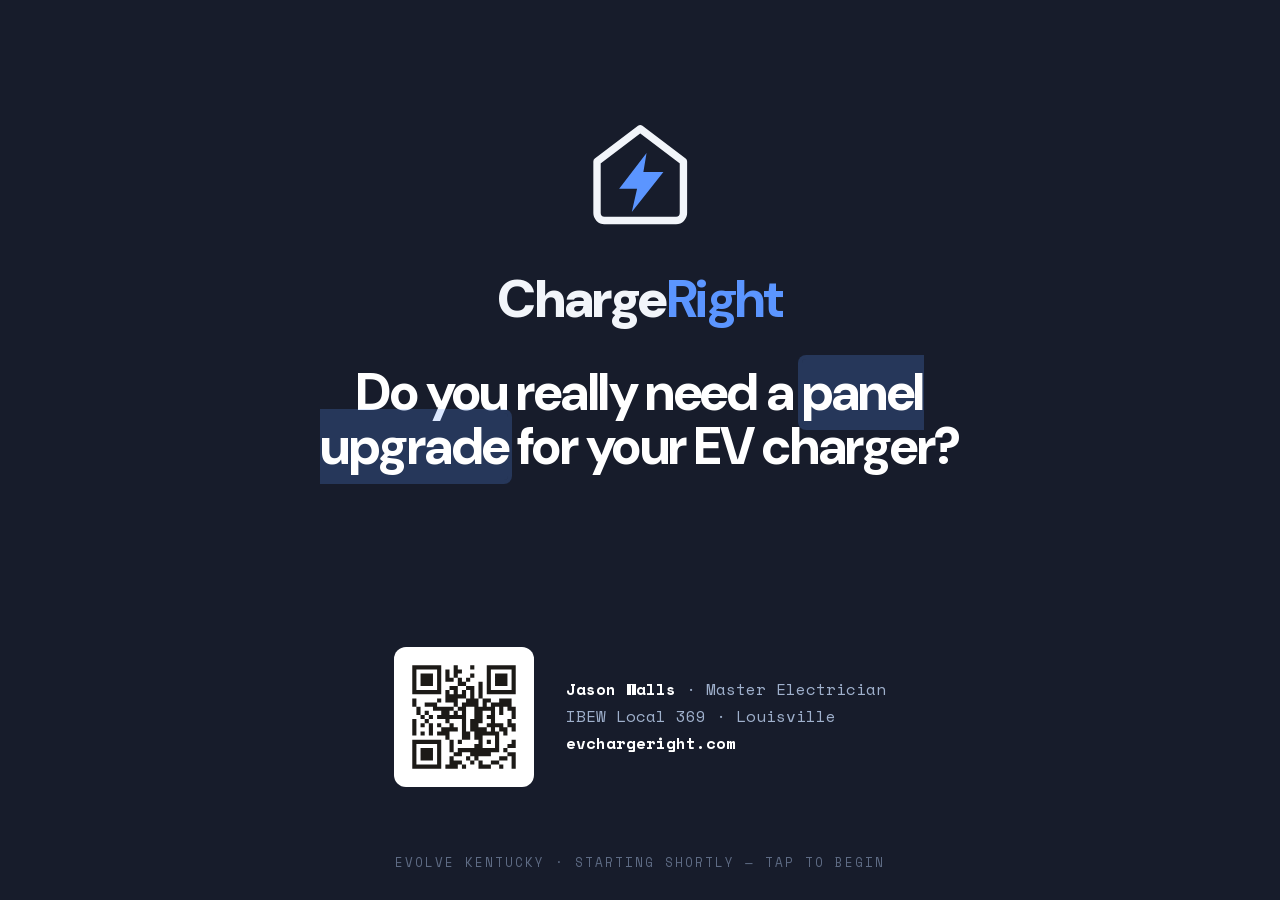
==== commit 41bcaf0a: "Offline-first: present.command launcher, self-hosted fonts, un-stuck run report Jason prefers presen" ====
--- a/index.html
+++ b/index.html
@@ -6,10 +6,15 @@
 <title>Do you really need a panel upgrade? · ChargeRight × Evolve KY</title>
 <meta name="description" content="Jason Walls — Evolve KY, July 26. Do you really need a panel upgrade for your EV charger? Usually not.">
 <meta name="robots" content="noindex">
-<link rel="preconnect" href="https://fonts.googleapis.com">
-<link rel="preconnect" href="https://fonts.gstatic.com" crossorigin>
-<link href="https://fonts.googleapis.com/css2?family=DM+Sans:opsz,wght@9..40,400;9..40,500;9..40,600;9..40,700;9..40,800;9..40,900&family=Space+Mono:wght@400;700&display=swap" rel="stylesheet">
 <style>
+  /* Fonts are SELF-HOSTED (fonts/*.woff2, 174KB total) so the deck renders identically
+     with zero network — venue wifi is never allowed to change the typography. */
+  @font-face{font-family:'DM Sans';font-style:normal;font-weight:100 1000;font-display:swap;src:url(fonts/dmsans-normal-100-1000.woff2) format('woff2')}
+  @font-face{font-family:'DM Sans';font-style:italic;font-weight:100 1000;font-display:swap;src:url(fonts/dmsans-italic-100-1000.woff2) format('woff2')}
+  @font-face{font-family:'Space Mono';font-style:normal;font-weight:400;font-display:swap;src:url(fonts/spacemono-normal-400.woff2) format('woff2')}
+  @font-face{font-family:'Space Mono';font-style:normal;font-weight:700;font-display:swap;src:url(fonts/spacemono-normal-700.woff2) format('woff2')}
+  @font-face{font-family:'Space Mono';font-style:italic;font-weight:400;font-display:swap;src:url(fonts/spacemono-italic-400.woff2) format('woff2')}
+  @font-face{font-family:'Space Mono';font-style:italic;font-weight:700;font-display:swap;src:url(fonts/spacemono-italic-700.woff2) format('woff2')}
   :root{
     --paper:#F7F6F1; --card:#FFFFFF; --ink:#171C2B; --soft:#525A6E; --faint:#8A91A2;
     --line:#E7E4DA; --line2:#DBD8CD;
@@ -75,6 +80,12 @@
   #timer .ts{font-size:11.5px;color:var(--soft)}
   #timer .ts.near{color:var(--amber);font-weight:700}
   #timer .ts.over{color:var(--red);font-weight:700}
+  /* pace pill — am I going to land inside the slot? */
+  #timer .tp{font-size:11.5px;font-weight:700;padding:2px 8px;border-radius:20px;
+    background:rgba(138,145,162,.16);color:var(--soft);white-space:nowrap}
+  #timer .tp.good{background:rgba(18,152,106,.18);color:var(--green)}
+  #timer .tp.near{background:rgba(199,125,10,.18);color:var(--amber)}
+  #timer .tp.over{background:rgba(210,59,46,.18);color:var(--red)}
   .nav{position:fixed;bottom:14px;left:50%;transform:translateX(-50%);display:flex;gap:8px;z-index:9}
   .nav button{font-family:var(--mono);font-size:15px;border:1px solid var(--line2);background:var(--card);color:var(--soft);width:42px;height:32px;border-radius:8px;cursor:pointer}
   .nav button:hover{border-color:var(--blue);color:var(--blue)}
@@ -159,7 +170,10 @@
      reads fine. The beats still exist, hidden, and .vidwrap.fb.failed reveals them —
      the deck must never dead-end on a clip that won't play. */
   .vidwrap.fb{grid-template-columns:1fr;position:relative}
-  .vidwrap.fb .vid{display:block;width:100%;height:auto;max-width:100%;max-height:74vh;margin:0 auto}
+  /* width:auto (not 100%) — forcing full width made the element wider than 16:9, so the
+     video letterboxed inside its own box (~163px of black each side at 1920). Sizing off
+     the intrinsic ratio, capped both ways, kills the pillarbox. */
+  .vidwrap.fb .vid{display:block;width:auto;height:auto;max-width:100%;max-height:74vh;margin:0 auto}
   /* Beat 2 lays the recap card OVER the finished clip, so the video keeps full width
      for the whole play instead of surrendering a column to a card that is empty until
      the last tap. Centred with left/right, never transform: the beat engine animates
@@ -270,6 +284,26 @@
   #notes .nbeat i{font-style:normal;color:#AEBACF;font-size:13.5px;line-height:1.5}
   #notes .nextra{margin-top:13px;padding-top:11px;border-top:2px solid rgba(110,160,255,.42);
     color:#AEBACF;font-size:13.5px}
+  /* practice-run report (R) — where the time actually went */
+  #report{position:fixed;inset:auto 0 0 0;max-height:76vh;overflow:auto;z-index:12;
+    background:var(--ink);color:#EBEEF5;border-top:3px solid var(--green);
+    padding:20px clamp(24px,calc(6*var(--s)),80px) 26px;
+    transform:translateY(101%);transition:transform .26s cubic-bezier(.4,0,.2,1)}
+  #report.show{transform:none}
+  #report .rhead{font-weight:800;font-size:19px;letter-spacing:-.02em;margin-bottom:8px}
+  #report .rdelta{font-family:var(--mono);font-size:14px;margin-left:10px;padding:2px 9px;border-radius:20px}
+  #report .rdelta.over{background:rgba(210,59,46,.25);color:#FF9C91}
+  #report .rdelta.ok{background:rgba(18,152,106,.25);color:#6FE3B4}
+  #report .rnote{font-size:14px;color:#AEBACF;margin:0 0 12px;line-height:1.5}
+  #report .rtab{width:100%;border-collapse:collapse;font-size:13.5px}
+  #report .rtab th{font-family:var(--mono);font-size:10px;letter-spacing:.1em;text-transform:uppercase;
+    color:#8592AB;text-align:left;padding:0 10px 6px 0;font-weight:400}
+  #report .rtab td{padding:5px 10px 5px 0;border-top:1px solid rgba(235,238,245,.09)}
+  #report .rtab td:first-child{font-family:var(--mono);color:#6ea0ff;width:26px}
+  #report .rtab td:nth-child(3),#report .rtab td:nth-child(4),#report .rtab td:last-child{font-family:var(--mono)}
+  #report .rtab tr.over td:last-child{color:#FF9C91;font-weight:700}
+  #report .rtab tr.under td:last-child{color:#8592AB}
+  #report .rtab tr.ok td:last-child{color:#6FE3B4}
   /* ===== PRE-SHOW LOOP — runs while the room fills in ===== */
   #pre{position:fixed;inset:0;z-index:20;display:none;background:var(--ink);color:#F2F5FA;
     flex-direction:column;align-items:center;justify-content:center;text-align:center;
@@ -314,6 +348,24 @@
     font-family:var(--mono);font-size:clamp(9.5px,calc(1.05*var(--s)),12.5px);letter-spacing:.16em;
     text-transform:uppercase;color:#5E6B84}
   @media (max-width:860px){ .calc,.close{grid-template-columns:1fr} .steps{grid-template-columns:1fr} .arrow{transform:rotate(90deg)} }
+  /* SHORT VIEWPORT — a 720p projector with browser chrome still showing leaves ~620px.
+     He should present fullscreen (F), but the deck must not break if he forgets. */
+  @media (max-height:760px){
+    :root{--s:min(1.04vw,1.42vh)}
+    .slide{padding:clamp(46px,7.4vh,86px) clamp(30px,calc(4.6*var(--s)),72px) clamp(92px,16.5vh,150px)}
+    .brand{top:clamp(14px,2.4vh,26px)}
+    .brand .mark{width:21px;height:21px} .brand .wm{font-size:14px}
+    .cband{bottom:clamp(32px,5.6vh,64px)}
+    .foot,.count{bottom:clamp(9px,1.8vh,18px)}
+    .bitlist{gap:clamp(6px,1vh,12px);margin-top:clamp(10px,1.8vh,20px)}
+    .fields{gap:7px 11px} .fld input,.fld select{padding:6px 9px}
+    .out{padding:clamp(11px,1.9vh,18px);gap:8px}
+    .meter{height:clamp(30px,4.4vh,44px)}
+    .steps{margin-top:clamp(11px,2vh,20px)} .step{padding:clamp(11px,1.9vh,18px)}
+    .houses{margin:clamp(7px,1.3vh,14px) 0 clamp(4px,.7vh,8px)}
+    .codeq{padding:clamp(10px,1.7vh,16px) clamp(13px,2vh,20px);margin-top:clamp(9px,1.5vh,14px)}
+    .mgrid{margin-top:clamp(9px,1.6vh,16px)}
+  }
 </style>
 </head>
 <body>
@@ -324,7 +376,8 @@
 <div id="pre" class="show"></div>
 <div class="nav"><button id="prev">&lsaquo;</button><button id="next">&rsaquo;</button></div>
 <div id="notes"><div class="nlabel">Speaker note</div><div id="ntext"></div></div>
-<div id="timer"><span class="tt" id="t_total">0:00</span><span class="ts" id="t_slide"></span></div>
+<div id="timer"><span class="tt" id="t_total">0:00</span><span class="ts" id="t_slide"></span><span class="tp" id="t_pace"></span></div>
+<div id="report"></div>
 <script>
 const MARK=`<svg class="mark" viewBox="0 0 120 120" fill="none"><path d="M60 15 L101 46 V95 a7 7 0 0 1-7 7 H26 a7 7 0 0 1-7-7 V46 Z" stroke="currentColor" stroke-width="7" stroke-linejoin="round"/><path class="bolt" d="M66 38 L40 72 H57 L52 94 L82 56 H63 Z"/></svg>`;
 const WORD=`<span class="wm">Charge<b>Right</b></span>`;
@@ -390,12 +443,12 @@
     note:"Now they GET it, so show it. Ask for a real house in the room and fill it in. The bar shows how full they already are, the green is the EV on top, the line is their limit. Watch the money land in the verdict.<br><br>NAME THE METHOD while the cite&rsquo;s on screen: &ldquo;This gauge runs 220.82 &mdash; the stricter estimate. Same house: this one reads 127 where 220.83 reads 113. If you fit under the strict one, there&rsquo;s no argument.&rdquo;" },
   { type:"sizer", label:"Lesson four", head:"Size the charger to your <span class='u'>driving</span> &mdash; not to the box it came in.",
     note:"THIS IS YOUR LESSON. Nobody else in that room has heard it, and it's the one they'll repeat.<br><br>THE SETUP: &ldquo;Everybody sells you the biggest charger on the shelf. But the charger doesn't care what it CAN do &mdash; it matters what you actually need. And two things set that: how far you drive, and how long the car sits in your driveway.&rdquo;<br><br>DO IT LIVE. Start on the defaults (35 miles, 8 hours). Then change ONE thing at a time:<br>&bull; Bump miles to 60 &mdash; <b>the breaker doesn't move.</b> Say that out loud. Then the why, pointing at the chain: &ldquo;double the miles spread over a night&rsquo;s sleep is still only about eleven amps &mdash; less than the smallest setting a charger even offers. It <i>can&rsquo;t</i> move.&rdquo;<br>&bull; Now drop hours from 8 to 4 &mdash; <b>now</b> it moves. &ldquo;Same driver. Same car. Same miles. The only thing that changed is how long it's plugged in.&rdquo;<br>&bull; Switch the car to the truck &mdash; watch it climb.<br><br>THE LINE: &ldquo;<b>Hours are the lever. Not the badge on the box.</b>&rdquo;<br><br>HONESTY BEAT: &ldquo;The breaker line is code and it's exact. Everything above it is arithmetic, and your miles-per-kWh is a guess until you check your own car.&rdquo;<br><br>If asked why a 'plug-in 50 amp charger' is really 40: the code makes EV charging a continuous load, so you only get 80% of the circuit &mdash; and receptacles cap at 50 amps, which is why 48 A has to be hardwired." },
-  { type:"video", label:"Watch it run", head:"The whole method, on one real house.",
+  { type:"video", label:"Watch it run", head:"The whole thing, on one real house.",
     src:"video-howitworks.mp4", fullbleed:true,
-    fallback:["Seven questions. <b>2,000 ft&sup2;</b>, <b>200 A</b> service, gas heat, electric range and dryer, 3-ton A/C.",
-      "<b>220.83(A)</b>: first 8 kVA at 100%, the rest at 40% &mdash; <b>21,640 VA = 90 A</b> on a 200 A service. <b>45.1%</b>.",
-      "Every legal method agrees: <b>220.82 95 A &middot; 220.83(A) 90 A &middot; Standard 116 A &middot; 2026 87 A</b>. Not one says upgrade."],
-    note:"SECOND BREATHER &mdash; and the proof that everything you just taught is real, not theory.<br><br>This is a REAL assessment on the SAME house from slide 5: 2,000 ft&sup2;, 200 A, gas heat, range + dryer, 3-ton A/C. It runs the questionnaire, then the code, then shows the answer.<br><br>SET IT UP IN ONE LINE: &ldquo;This is what running it actually looks like. Same four methods you just learned.&rdquo; Then step aside and let it play. Don't talk over it.<br><br>WHEN IT ENDS, the payoff is the last card &mdash; <b>every legal method says it fits</b>. Say: &ldquo;<b>Four different legal methods. Not one of them says upgrade.</b>&rdquo; Then straight to what I find.<br><br>WHY THE NUMBERS DIFFER FROM SLIDE 9 (if anyone catches it &mdash; and someone might): slide 9's house has a <b>48 A</b> charger, this one has a right-sized <b>16 A</b>. Same house, smaller charger, smaller load. That IS lesson four. Own it: &ldquo;good catch &mdash; that's the charger sizing we just did.&rdquo;<br><br>&#9888;&#65039; <b>THE 220.82 LABEL.</b> The app's own chrome says &ldquo;NEC 220.82 result&rdquo; top-left, while the verdict card underneath says &ldquo;NEC 2023 Section <b>220.83(A)</b>&rdquo;. Both are on screen at once. You just spent two slides teaching that these are different methods, so somebody sharp may catch it. THE HONEST ANSWER, and it's a good one: &ldquo;<b>The label's stale &mdash; the engine binds 220.83(A), which is what the report actually says. That's my bug to fix, and it's the right method underneath.</b>&rdquo; Don't hide from it; it proves you read your own output.<br><br>THE $12.99 FLASHES ON SCREEN once, at the end of the questionnaire. Don't dwell on it; the ask is three slides away.<br><br>IF IT DOESN'T PLAY: the three bullets appear automatically and ARE your script.<br><br>CUTTABLE &mdash; but this one earns its place if you have the time." },
+    fallback:["<b>Miles barely matter.</b> Overnight, 35 &rarr; 60 &rarr; 100 mi/day gives <b>16 A &middot; 16 A &middot; 20 A</b>.",
+      "<b>Hours do.</b> Hold it at 60 mi: <b>8 h &rarr; 16 A</b>, <b>4 h &rarr; 20 A</b>, <b>2 h &rarr; 40 A</b>.",
+      "Then the panel: <b>21,640 VA = 90 A</b> on a 200 A service, <b>45.1%</b>. 220.82 <b>95</b> &middot; 220.83(A) <b>90</b> &middot; Standard <b>116</b> &middot; 2026 <b>87</b> &mdash; all fit."],
+    note:"SECOND BREATHER &mdash; and the proof that everything you just taught is real, not theory.<br><br>A REAL assessment, screen-recorded, in two halves.<br><br><b>FIRST HALF &mdash; lesson four, proved.</b> It walks the two inputs you just demoed live. Overnight, the miles hardly matter: <b>35 &rarr; 60 &rarr; 100 mi/day</b> is <b>16 A, 16 A, 20 A</b>. Then it holds 60 miles and takes the hours away: <b>8 h &rarr; 16 A</b>, <b>4 h &rarr; 20 A</b>, <b>2 h &rarr; 40 A</b>. Same driver, same car, same miles.<br><br><b>SECOND HALF &mdash; the load calc.</b> Same house as slide 5: 2,000 ft&sup2;, 200 A, gas heat, range + dryer, 3-ton A/C. <b>21,640 VA = 90 A</b> on a 200 A service, <b>45.1%</b> &mdash; then it lines up every method and they all fit.<br><br>SET IT UP IN ONE LINE: &ldquo;That&rsquo;s the same two knobs I just turned &mdash; here it is on a real house, all the way to the answer.&rdquo; Then step aside. Don&rsquo;t talk over it.<br><br>WHEN IT ENDS: &ldquo;<b>Four legal methods. Not one of them says upgrade.</b>&rdquo; Then straight to what I find.<br><br>IF SOMEONE ASKS WHY 40 A AT TWO HOURS: the car still needs the same energy, so squeezing it into a quarter of the time needs roughly four times the current. Nothing about the house changed.<br><br>THE $12.99 FLASHES ON SCREEN once, at the end of the questionnaire. Don&rsquo;t dwell on it; the ask is three slides away.<br><br>&#9888;&#65039; THE APP&rsquo;S OWN COPY says &ldquo;$2,000 to $4,500&rdquo; for an upgrade &mdash; your stage number is $3&ndash;5k. If anyone notices: &ldquo;that&rsquo;s the app being conservative nationally &mdash; three to five is the range I see around here.&rdquo;<br><br>IF IT DOESN&rsquo;T PLAY: the three bullets appear automatically and ARE your script.<br><br>CUTTABLE &mdash; but at 1:45 this is the single best thing in the deck. Cut something else first." },
   { type:"stat", label:"So what do I find?", head:"When I actually run it:", big:"4 of 5",
     body:"In the homes I&rsquo;ve checked, about <span class='hl'>four out of five</span> already had the room. The math was never the problem &mdash; nobody ran it.",
     note:"NOW the stat lands, because they know what 'running it' means. This is a FINDING, not a claim.<br><br>SAY IT AS YOUR OWN DATA: &ldquo;In the homes I've checked&rdquo; — not a study, not an industry number. If someone asks how many, give a real figure. Don't inflate it.<br><br>AND BE HONEST ABOUT THE FIFTH: &ldquo;One in five genuinely is tight. Older house, small service, all-electric. If that's you I'll tell you &mdash; and you just learned two ways out of it: charge slower, or pull your real demand off the meter.&rdquo;<br><br>Nobody leaves this room with only bad news." },
@@ -683,14 +736,14 @@
  ],
  "12": [
   {
-   "line": "Same house. Now watch the calculation actually run.",
+   "line": "Two knobs set the charger. Only one of them really moves it.",
    "reveal": "video",
-   "say": "This is a real assessment on the same house I’ve been showing you. Two thousand square feet, two hundred amp service, gas heat, electric range and dryer, three ton air conditioner. Seven questions, and then the code runs. I’m going to get out of the way and let it play."
-  },
-  {
-   "line": "Every legal method agrees — not one of them says upgrade.",
+   "say": "This is the same two inputs I just turned, on a real house. Watch the miles first \u2014 thirty-five, sixty, then a hundred miles a day, all plugged in overnight, and the charger goes sixteen, sixteen, twenty amps. It barely moves. Then it holds the miles at sixty and takes the hours away instead \u2014 eight hours is sixteen amps, four hours is twenty, two hours is forty. Same driver, same car, same miles. I\u2019m going to get out of the way and let it run."
+  },
+  {
+   "line": "Every legal method agrees \u2014 not one of them says upgrade.",
    "reveal": "beats",
-   "say": "Twenty-one thousand six hundred and forty VA. That’s ninety amps on a two hundred amp service, forty-five percent full with the charger on it. And when it lines the methods up: two-twenty eighty-two says ninety-five, two-twenty eighty-three A says ninety, the standard method says a hundred and sixteen, and the twenty twenty-six preview says eighty-seven. Every single one of them fits."
+   "say": "Then it does the panel. Twenty-one thousand six hundred and forty VA, which is ninety amps on a two hundred amp service \u2014 forty-five percent full with the charger on it. And when it lines the methods up: two-twenty eighty-two says ninety-five, two-twenty eighty-three A says ninety, the standard method says a hundred and sixteen, and the twenty twenty-six preview says eighty-seven. Every single one of them fits."
   }
  ],
  "13": [
@@ -1126,7 +1179,7 @@
   if(!s.bits||!s.bits.length) return '';
   return `<ul class="bitlist">${s.bits.map(x=>`<li data-r="${x.r}">${x.t}</li>`).join('')}</ul>`;
 }
-function chrome(){return `<div class="brand">${MARK}${WORD}</div><div class="foot">space next · ← back · N notes · T timer · P pre-show</div><div class="count"><b>${String(i+1).padStart(2,'0')}</b> / ${slides.length}</div>`;}
+function chrome(){return `<div class="brand">${MARK}${WORD}</div><div class="foot">space next · ← back · F fullscreen · N notes · T timer · R report · P pre-show</div><div class="count"><b>${String(i+1).padStart(2,'0')}</b> / ${slides.length}</div>`;}
 function render(){
   const s=slides[i]; let inner='';
   if(s.type==='title'){
@@ -1149,7 +1202,7 @@
   else if(s.type==='close') inner=`<p class="kicker">${s.label}</p><div class="close"><div><h2>${s.head}</h2><p class="body"${R(s,'body')}>${s.body}</p><p class="byline"${R(s,'byline')}>Get it at <span class="link">${s.url}</span> &mdash; $12.99<br>or <b>ChargeRight</b> on the <span class="link">App Store</span>, free to download</p></div><div${R(s,'qr')}><div class="qrbox"><img src="qr.svg" alt="QR to evchargeright.com"></div><div class="qrcap">Scan it — or text it to someone about to buy an EV</div></div></div>`;
   else inner=`<p class="kicker">${s.label}</p><h2>${s.head}</h2>`+bitsMarkup(s)+(s.body?`<p class="body"${R(s,'body')}>${s.body}</p>`:'');
 
-  const head=(s.type==='title')?`<div class="foot">space next · ← back · N notes · T timer · P pre-show</div><div class="count"><b>01</b> / ${slides.length}</div>`:chrome();
+  const head=(s.type==='title')?`<div class="foot">space next · ← back · F fullscreen · N notes · T timer · R report · P pre-show</div><div class="count"><b>01</b> / ${slides.length}</div>`:chrome();
   stage.innerHTML=`<section class="slide active">${head}${inner}<div class="cband"><div class="cue" id="cue"></div><div class="dots" id="dots"></div></div></section>`;
   if(s.type==='calc') wireCalc();
   else if(s.type==='sizer') wireSizer();
@@ -1185,8 +1238,8 @@
   return bs.map((bt,k)=>`<div class="nbeat${k+1===b?' now':''}"><span class="nb">${k+1}</span><b>${bt.line}</b>${bt.say?`<i>${bt.say}</i>`:''}</div>`).join('')
     +(s.note?`<div class="nextra">${s.note}</div>`:'');
 }
-/* ---- rehearsal timer (T). Targets match RUN-CARD.md — 23:55 total. ---- */
-const TARGETS=[45,60,75,90,90,105,85,85,55,180,150,60,50,75,80,60,90];
+/* ---- rehearsal timer (T). Targets match RUN-CARD.md — 24:40 total. ---- */
+const TARGETS=[45,60,75,90,90,105,85,85,55,180,150,105,50,75,80,60,90];
 const TOTAL=TARGETS.reduce((a,b)=>a+b,0);
 const fmt=s=>Math.floor(s/60)+':'+String(Math.floor(s%60)).padStart(2,'0');
 let tOn=false,tStart=0,sStart=0,tTick=null;
@@ -1196,20 +1249,86 @@
   const s=document.getElementById('t_slide');
   s.textContent='this slide '+fmt(sl)+' / '+fmt(tgt);
   s.className='ts'+(sl>tgt?' over':(sl>tgt*0.75?' near':''));
+  /* PACE — the number that actually keeps him inside the slot. Compares elapsed against
+     where he should be by now (every earlier slide's budget, plus his progress through
+     this one), so a slow live demo shows up immediately instead of at the end. */
+  let due=0; for(let k=0;k<i;k++)due+=TARGETS[k];
+  due+=Math.min(sl,tgt);
+  const drift=el-due,p=document.getElementById('t_pace');
+  const mm=Math.floor(Math.abs(drift)/60),ss=Math.round(Math.abs(drift)%60);
+  const amt=mm?mm+':'+String(ss).padStart(2,'0'):ss+'s';
+  p.textContent=Math.abs(drift)<20?'on pace':(drift>0?amt+' behind':amt+' ahead');
+  p.className='tp'+(drift>90?' over':(drift>25?' near':(drift<-25?' good':'')));
 }
 function toggleTimer(){
   tOn=!tOn;
   document.getElementById('timer').classList.toggle('show',tOn);
-  if(tOn){tStart=sStart=Date.now()/1000;tickTimer();tTick=setInterval(tickTimer,1000);}
-  else{clearInterval(tTick);tTick=null;}
-}
+  if(tOn){tStart=sStart=Date.now()/1000;tickTimer();tTick=setInterval(tickTimer,1000);startRun();}
+  else{clearInterval(tTick);tTick=null;stopRun();}
+}
+/* ---- PRACTICE-RUN RECORDER ----
+   Starts with the timer (T). Logs how long he actually spends on each slide, so after a
+   run-through he can see WHERE he went long instead of guessing. R shows the report.
+   Survives a reload via localStorage; window.runMarkdown() dumps it for the fumble log. */
+let runSegs=[],slideEnter=0,recording=false,reportOpen=false;
+function startRun(){runSegs=[];slideEnter=Date.now()/1000;recording=true;}
+function markLeave(){
+  if(!recording)return;
+  const t=Date.now()/1000,d=t-slideEnter;
+  if(d>0.4) runSegs.push({s:i,secs:d});   /* ignore instant fly-throughs */
+  slideEnter=t;
+}
+function stopRun(){
+  markLeave();recording=false;
+  if(runSegs.length) try{localStorage.setItem('evolveRun',JSON.stringify(runSegs));}catch(e){}
+}
+function runTotals(){
+  const segs=runSegs.length?runSegs:(()=>{try{return JSON.parse(localStorage.getItem('evolveRun')||'[]')}catch(e){return[]}})();
+  const per=new Array(slides.length).fill(0);
+  segs.forEach(x=>{per[x.s]=(per[x.s]||0)+x.secs;});
+  return per;
+}
+function toggleReport(){
+  reportOpen=!reportOpen;
+  const el=document.getElementById('report');
+  el.classList.toggle('show',reportOpen);
+  if(!reportOpen)return;
+  if(recording)markLeave();
+  const per=runTotals(),tgt=TARGETS;
+  const visited=per.map((v,k)=>({k,v})).filter(x=>x.v>0);
+  if(!visited.length){el.innerHTML='<div class="rhead">No run recorded yet</div><p class="rnote">Press <b>T</b> to start the timer — that starts recording. Walk the deck, then press <b>R</b> to see where you ran long.</p>';return;}
+  const actual=visited.reduce((a,x)=>a+x.v,0),target=visited.reduce((a,x)=>a+tgt[x.k],0);
+  const rows=visited.map(x=>{
+    const d=x.v-tgt[x.k],cls=d>20?'over':(d<-20?'under':'ok');
+    return `<tr class="${cls}"><td>${x.k+1}</td><td>${(slides[x.k].label||'Title').replace(/<[^>]+>/g,'')}</td>
+      <td>${fmt(x.v)}</td><td>${fmt(tgt[x.k])}</td><td>${d>0?'+':''}${Math.round(d)}s</td></tr>`;}).join('');
+  const worst=[...visited].sort((a,b)=>(b.v-tgt[b.k])-(a.v-tgt[a.k])).slice(0,3)
+    .filter(x=>x.v-tgt[x.k]>15).map(x=>`slide ${x.k+1} (+${Math.round(x.v-tgt[x.k])}s)`);
+  el.innerHTML=`<div class="rhead">Practice run — ${fmt(actual)} of ${fmt(target)} budgeted
+      <span class="rdelta ${actual>target?'over':'ok'}">${actual>target?'+':''}${Math.round(actual-target)}s</span></div>
+    ${worst.length?`<p class="rnote">Longest over budget: <b>${worst.join(' · ')}</b>. If you need time back, that's where it is.</p>`:'<p class="rnote">Nothing badly over budget. Nice.</p>'}
+    <table class="rtab"><tr><th>#</th><th>Slide</th><th>You</th><th>Target</th><th>Δ</th></tr>${rows}</table>
+    <p class="rnote">any key or tap closes this · T restarts the clock and the recording</p>`;
+}
+window.runMarkdown=()=>{
+  const per=runTotals(),out=[];
+  out.push('| # | Slide | Actual | Target | Δ |','|---|---|---|---|---|');
+  per.forEach((v,k)=>{if(!v)return;const d=v-TARGETS[k];
+    out.push(`| ${k+1} | ${(slides[k].label||'Title').replace(/<[^>]+>/g,'')} | ${fmt(v)} | ${fmt(TARGETS[k])} | ${d>0?'+':''}${Math.round(d)}s |`);});
+  const a=per.reduce((x,y)=>x+y,0);
+  out.push('',`**Total ${fmt(a)}** of ${fmt(TARGETS.reduce((x,y)=>x+y,0))} budgeted.`);
+  return out.join('\n');
+};
 /* atEnd: when stepping BACKWARD into a slide, land on its last beat so the slide is
    fully revealed — going back should never blank out what the room already saw. */
 function go(x,atEnd){
   const t=Math.max(0,Math.min(slides.length-1,x));
   if(t===i&&!atEnd){paint();return;}
+  markLeave();
   i=t;b=atEnd?beatsOf(slides[i]).length:1;
-  notesEl.classList.remove('show');notesOpen=false;sStart=Date.now()/1000;
+  notesEl.classList.remove('show');notesOpen=false;
+  document.getElementById('report').classList.remove('show');reportOpen=false;
+  sStart=Date.now()/1000;
   render();if(tOn)tickTimer();
 }
 /* One tap = one beat. Only when the slide's beats run out does it move on. */
@@ -1230,8 +1349,18 @@
   const t=(e.target.tagName||'').toLowerCase(),inF=t==='input'||t==='select'||t==='textarea';
   if(e.key.toLowerCase()==='p'&&!inF){showPre(!preOn());return;}
   if(preOn()){ if(e.key===' '||e.key==='ArrowRight'||e.key==='ArrowLeft'||e.key==='Enter'||e.key==='Escape'){e.preventDefault();showPre(false);} return; }
+  /* the run report never traps him: ANY key while it's open just closes it */
+  if(reportOpen&&!inF){e.preventDefault();toggleReport();return;}
   if(e.key.toLowerCase()==='n'&&!inF){notesOpen=!notesOpen;notesEl.classList.toggle('show',notesOpen);return;}
   if(e.key.toLowerCase()==='t'&&!inF){toggleTimer();return;}
+  if(e.key.toLowerCase()==='r'&&!inF){toggleReport();return;}
+  /* F = true fullscreen. Browser chrome on a 720p projector steals ~100px of height,
+     which is the single most likely way this deck gets shown wrong. */
+  if(e.key.toLowerCase()==='f'&&!inF){
+    if(document.fullscreenElement)document.exitFullscreen&&document.exitFullscreen();
+    else document.documentElement.requestFullscreen&&document.documentElement.requestFullscreen();
+    return;
+  }
   if(inF)return;
   if(e.key==='ArrowRight'||e.key===' '||e.key==='PageDown'){e.preventDefault();step(1);}
   else if(e.key==='ArrowLeft'||e.key==='PageUp'){e.preventDefault();step(-1);}
@@ -1241,6 +1370,7 @@
 });
 document.addEventListener('click',e=>{
   if(preOn())return;
+  if(reportOpen){toggleReport();return;}
   if(e.target.closest('input,select,button,label,a,.calc,.szr,.szrnote,.nav,#notes,.out'))return;
   step(e.clientX>window.innerWidth/2?1:-1);
 });
